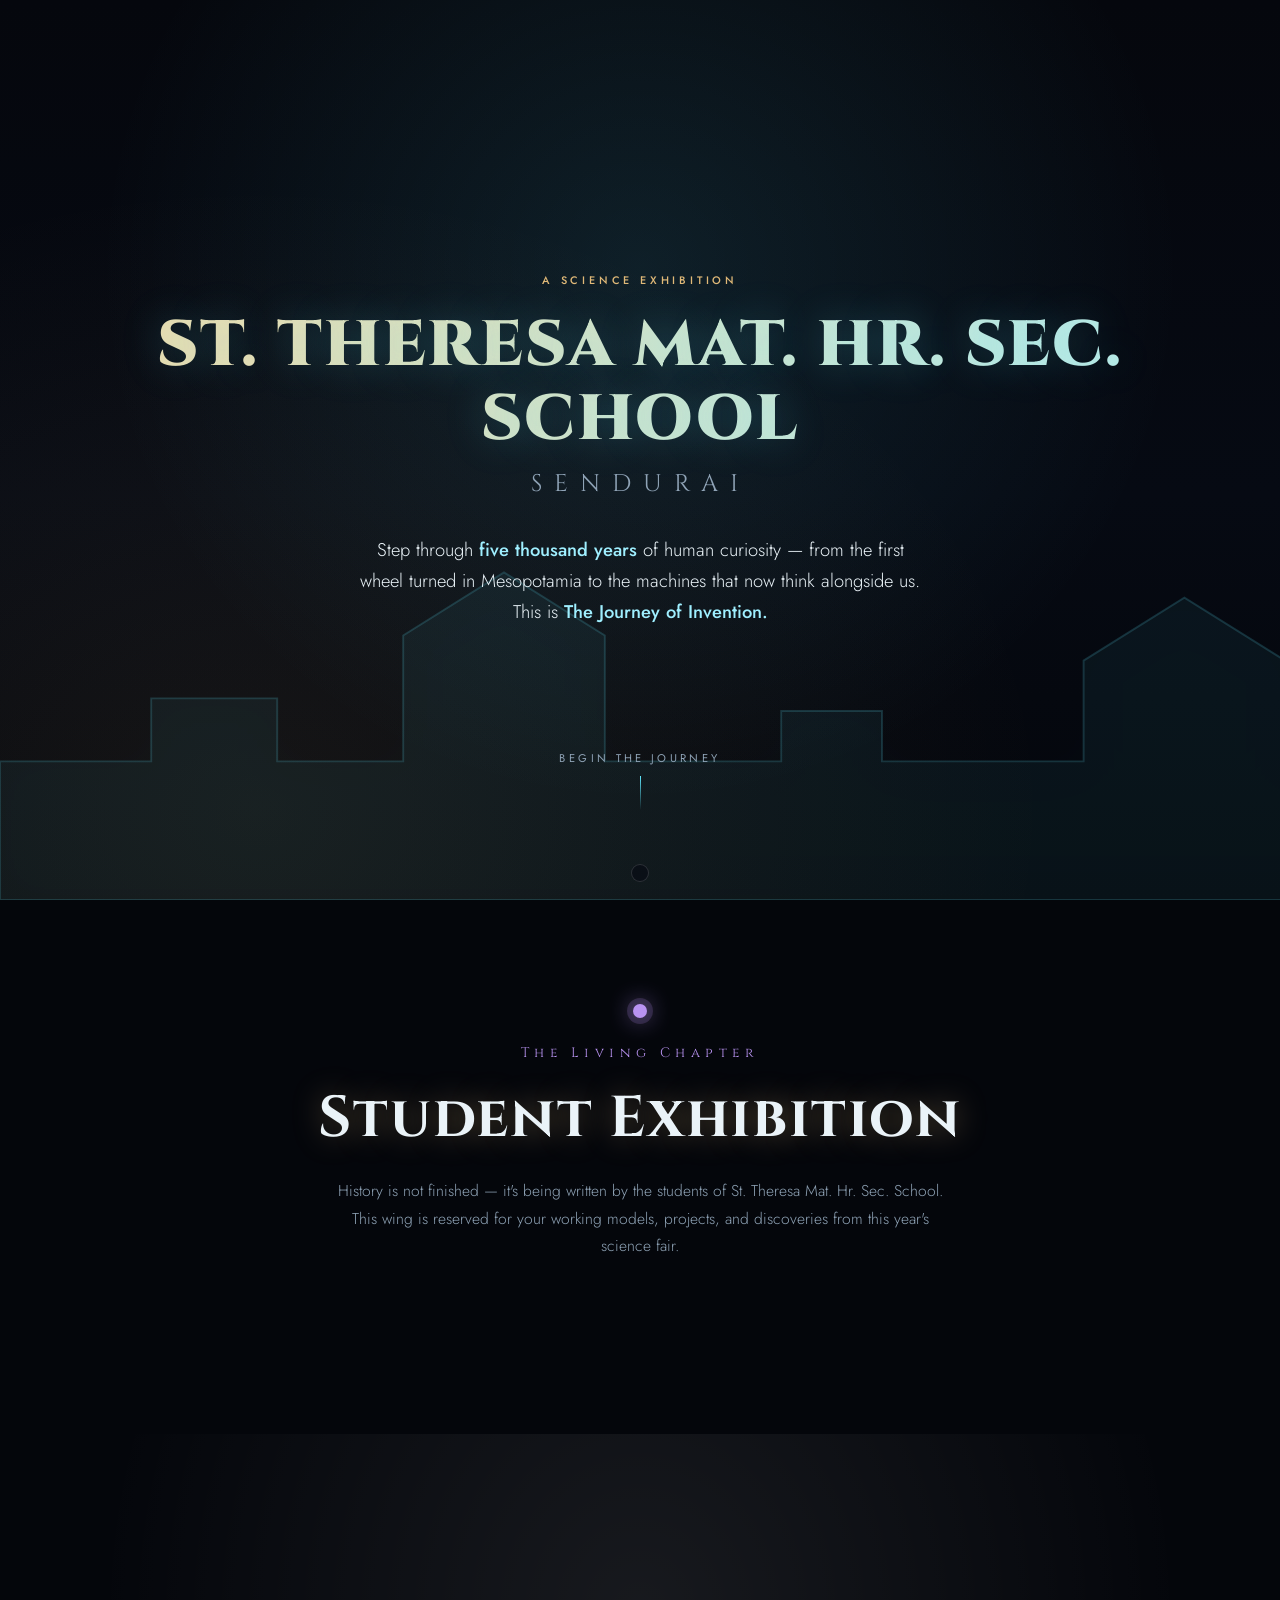
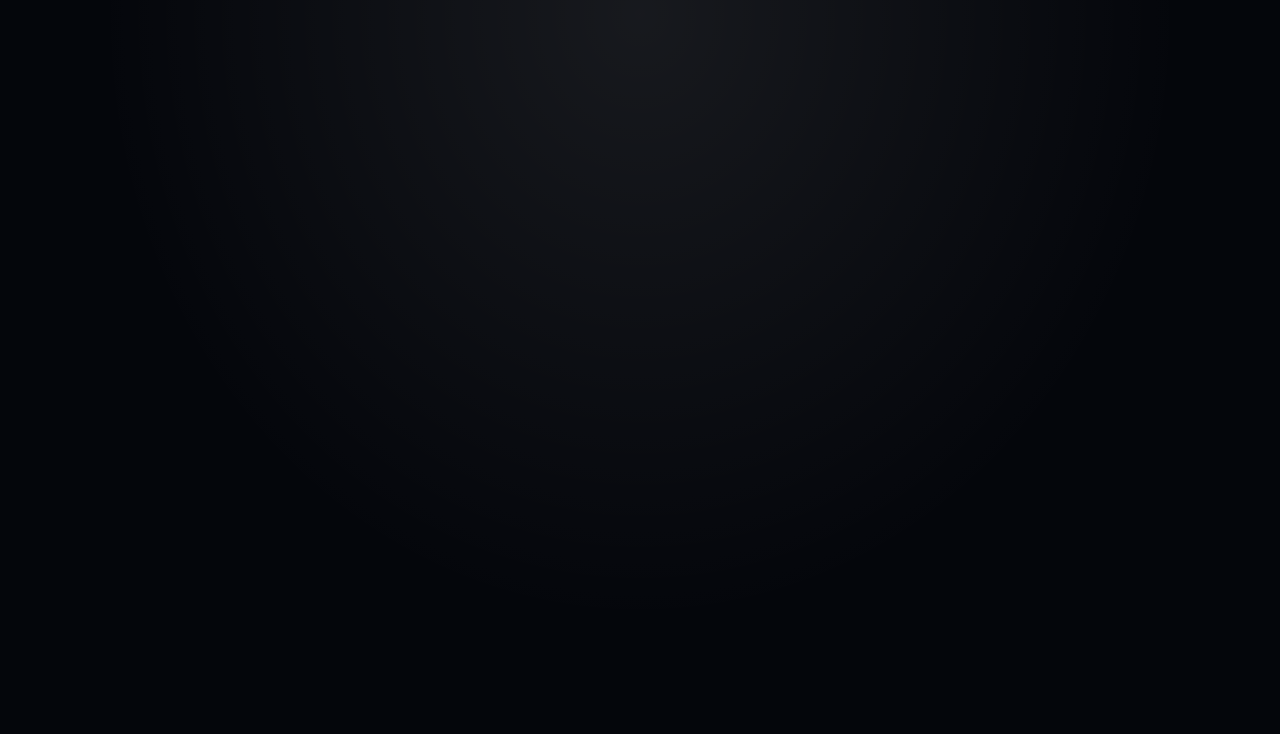
==== index.html @ bb66dd12 "Rename journey-of-invention.html to index.html" ====
<!DOCTYPE html>
<html lang="en">
<head>
<meta charset="UTF-8">
<meta name="viewport" content="width=device-width, initial-scale=1.0">
<title>The Journey of Invention — St. Theresa Mat. Hr. Sec. School, Sendurai</title>
<link rel="preconnect" href="https://fonts.googleapis.com">
<link href="https://fonts.googleapis.com/css2?family=Cinzel:wght@400;600;700;900&family=Cinzel+Decorative:wght@700;900&family=Jost:wght@300;400;500;600;700&display=swap" rel="stylesheet">
<style>
  :root{
    --bg:#04060b;
    --bg2:#070c17;
    --cyan:#5fe9ff;
    --cyan-soft:#9fefff;
    --cyan-dim:#1c6b7d;
    --gold:#e0b978;
    --gold-soft:#f3d9a4;
    --ink:#eaf3f8;
    --muted:#8fa3b6;
    --glass:rgba(255,255,255,0.055);
    --glass-border:rgba(255,255,255,0.14);
    --accent:var(--gold);
  }
  *{box-sizing:border-box; margin:0; padding:0;}
  html{scroll-behavior:smooth;}
  body{
    background:var(--bg);
    color:var(--ink);
    font-family:'Jost',sans-serif;
    overflow-x:hidden;
    -webkit-font-smoothing:antialiased;
  }
  ::selection{background:var(--cyan); color:#04060b;}

  h1,h2,h3,.display{font-family:'Cinzel',serif; letter-spacing:.03em;}
  .eyebrow{
    font-family:'Jost',sans-serif; text-transform:uppercase; letter-spacing:.35em;
    font-size:.68rem; color:var(--accent); font-weight:500;
  }

  /* ---------- canvas backdrop ---------- */
  #starfield{position:fixed; inset:0; z-index:0; opacity:.75; pointer-events:none;}

  /* ---------- scroll progress ---------- */
  #progress{
    position:fixed; top:0; left:0; height:3px; width:0%;
    background:linear-gradient(90deg,var(--cyan),var(--gold));
    z-index:500; box-shadow:0 0 12px var(--cyan);
    transition:width .1s linear;
  }

  /* ---------- nav ---------- */
  nav#eraNav{
    position:fixed; bottom:18px; left:50%; transform:translateX(-50%);
    z-index:400; display:flex; gap:6px; padding:8px;
    background:rgba(8,12,20,.65); border:1px solid var(--glass-border);
    border-radius:40px; backdrop-filter:blur(16px);
    max-width:92vw; overflow-x:auto; scrollbar-width:none;
  }
  nav#eraNav::-webkit-scrollbar{display:none;}
  nav#eraNav button{
    white-space:nowrap; background:transparent; border:none; color:var(--muted);
    font-family:'Jost',sans-serif; font-size:.72rem; letter-spacing:.12em; text-transform:uppercase;
    padding:9px 15px; border-radius:30px; cursor:pointer; transition:all .35s ease;
  }
  nav#eraNav button.active{
    background:linear-gradient(120deg, rgba(95,233,255,.18), rgba(224,185,120,.18));
    color:var(--ink); box-shadow:0 0 18px rgba(95,233,255,.25) inset;
  }
  nav#eraNav button:hover{color:var(--cyan-soft);}

  section{position:relative; z-index:2; width:100%;}

  /* ---------- HERO ---------- */
  #hero{
    height:100svh; display:flex; flex-direction:column; align-items:center; justify-content:center;
    text-align:center; position:relative; overflow:hidden;
  }
  #hero::before{
    content:""; position:absolute; inset:0;
    background:
      radial-gradient(ellipse at 50% 30%, rgba(95,233,255,.10), transparent 60%),
      radial-gradient(ellipse at 20% 90%, rgba(224,185,120,.08), transparent 55%),
      linear-gradient(180deg, #05070d 0%, #060a13 55%, #04060b 100%);
    z-index:-1;
  }
  .school-silhouette{
    position:absolute; bottom:0; left:0; right:0; height:42vh; z-index:-1; opacity:.5;
    filter:drop-shadow(0 0 25px rgba(95,233,255,.15));
  }
  .hero-eyebrow{margin-bottom:22px; opacity:0; animation:fadeUp 1.2s ease .3s forwards;}
  .school-title{
    font-size:clamp(1.9rem, 6vw, 4rem); font-weight:900; line-height:1.15;
    background:linear-gradient(120deg, var(--gold-soft), var(--cyan-soft) 55%, var(--gold-soft));
    background-size:220% auto;
    -webkit-background-clip:text; background-clip:text; color:transparent;
    text-shadow:0 0 40px rgba(95,233,255,.25);
    animation:shine 7s linear infinite, fadeUp 1.4s ease .5s both;
  }
  .school-sub{
    font-family:'Cinzel',serif; font-size:clamp(1rem,2.6vw,1.5rem); letter-spacing:.5em;
    color:var(--muted); margin-top:10px; opacity:0; animation:fadeUp 1.4s ease .8s forwards;
  }
  .hero-tagline{
    margin-top:34px; font-size:clamp(.95rem,1.6vw,1.15rem); color:var(--ink); opacity:0;
    max-width:560px; line-height:1.7; font-weight:300;
    animation:fadeUp 1.4s ease 1.15s forwards;
  }
  .hero-tagline b{color:var(--cyan-soft); font-weight:500;}
  .scroll-cue{
    position:absolute; bottom:90px; display:flex; flex-direction:column; align-items:center; gap:10px;
    opacity:0; animation:fadeUp 1s ease 1.7s forwards, bob 2.4s ease-in-out 2.7s infinite;
    color:var(--muted); font-size:.7rem; letter-spacing:.3em; text-transform:uppercase;
  }
  .scroll-cue .line{width:1px; height:34px; background:linear-gradient(var(--cyan),transparent);}

  @keyframes fadeUp{from{opacity:0; transform:translateY(26px);} to{opacity:1; transform:translateY(0);}}
  @keyframes shine{to{background-position:220% center;}}
  @keyframes bob{0%,100%{transform:translateY(0);}50%{transform:translateY(10px);}}

  /* ---------- timeline spine ---------- */
  .spine-wrap{position:fixed; left:50%; top:0; bottom:0; width:2px; z-index:1; transform:translateX(-50%); pointer-events:none;}
  .spine-wrap::before{
    content:""; position:absolute; inset:0; background:linear-gradient(180deg, transparent, rgba(95,233,255,.16) 8%, rgba(95,233,255,.16) 92%, transparent);
  }
  @media (max-width:820px){.spine-wrap{display:none;}}

  /* ---------- era intro banner ---------- */
  .era-banner{
    min-height:46vh; display:flex; flex-direction:column; align-items:center; justify-content:center;
    text-align:center; padding:90px 24px 40px; position:relative;
  }
  .era-period{
    font-family:'Cinzel',serif; font-size:.85rem; letter-spacing:.4em; color:var(--accent); margin-bottom:18px;
  }
  .era-title{
    font-size:clamp(2.1rem,5.4vw,3.6rem); font-weight:700;
    color:var(--ink); text-shadow:0 0 30px color-mix(in srgb, var(--accent) 40%, transparent);
  }
  .era-desc{max-width:620px; margin:20px auto 0; color:var(--muted); font-weight:300; line-height:1.75; font-size:.98rem;}
  .era-node{
    width:14px; height:14px; border-radius:50%; margin:0 auto 26px; background:var(--accent);
    box-shadow:0 0 0 6px color-mix(in srgb, var(--accent) 18%, transparent), 0 0 24px var(--accent);
  }

  /* ---------- invention grid ---------- */
  .grid{
    display:grid; grid-template-columns:repeat(auto-fit, minmax(250px,1fr)); gap:22px;
    max-width:1200px; margin:0 auto; padding:10px 24px 110px;
  }
  .card{
    background:var(--glass); border:1px solid var(--glass-border); border-radius:18px; padding:28px 24px;
    backdrop-filter:blur(14px); cursor:pointer; text-align:left; position:relative; overflow:hidden;
    transform:translateY(24px) rotateX(4deg); opacity:0; transition:transform .5s cubic-bezier(.2,.8,.2,1), box-shadow .4s, border-color .4s, opacity .5s;
  }
  .card.in-view{opacity:1; transform:translateY(0) rotateX(0);}
  .card:hover{
    transform:translateY(-6px) scale(1.015);
    border-color:color-mix(in srgb, var(--accent) 55%, var(--glass-border));
    box-shadow:0 18px 40px -14px rgba(0,0,0,.6), 0 0 30px -6px color-mix(in srgb, var(--accent) 45%, transparent);
  }
  .card::after{
    content:""; position:absolute; inset:0; opacity:0; transition:opacity .4s;
    background:radial-gradient(circle at 30% 0%, color-mix(in srgb, var(--accent) 16%, transparent), transparent 60%);
  }
  .card:hover::after{opacity:1;}
  .card-icon{font-size:2rem; display:block; margin-bottom:16px; filter:drop-shadow(0 0 10px color-mix(in srgb, var(--accent) 60%, transparent));}

  .icon-badge{
    position:relative; width:64px; height:64px; margin-bottom:18px;
    display:flex; align-items:center; justify-content:center;
  }
  .icon-badge-ring{
    position:absolute; inset:0; border-radius:50%;
    background:conic-gradient(from 0deg, color-mix(in srgb, var(--accent) 70%, transparent), transparent 30%, color-mix(in srgb, var(--cyan) 55%, transparent) 60%, transparent 85%);
    animation:spin 7s linear infinite;
    -webkit-mask:radial-gradient(circle, transparent 60%, black 62%);
            mask:radial-gradient(circle, transparent 60%, black 62%);
  }
  .icon-badge-core{
    position:absolute; inset:6px; border-radius:50%;
    background:radial-gradient(circle at 35% 30%, rgba(255,255,255,.14), rgba(255,255,255,.02) 60%), var(--glass);
    border:1px solid var(--glass-border);
    box-shadow:0 0 22px -4px color-mix(in srgb, var(--accent) 55%, transparent) inset, 0 4px 14px -6px rgba(0,0,0,.6);
  }
  .icon-badge-glyph{position:relative; font-size:1.7rem; filter:drop-shadow(0 0 8px color-mix(in srgb, var(--accent) 65%, transparent));}
  .icon-badge img{position:relative; width:60%; height:60%; object-fit:contain; filter:drop-shadow(0 0 8px color-mix(in srgb, var(--accent) 65%, transparent));}
  @keyframes spin{to{transform:rotate(360deg);}}
  .card:hover .icon-badge-ring{animation-duration:2.4s;}

  #modalIcon.icon-badge{width:84px; height:84px; margin-bottom:16px;}
  #modalIcon.icon-badge .icon-badge-glyph{font-size:2.2rem;}
  .card h3{font-size:1.18rem; font-weight:600; margin-bottom:6px; color:var(--ink);}
  .card .card-tag{font-size:.72rem; letter-spacing:.15em; text-transform:uppercase; color:var(--accent); font-family:'Jost'; font-weight:600;}
  .card .card-hint{margin-top:14px; font-size:.82rem; color:var(--muted); font-weight:300;}
  .card .expand{
    margin-top:16px; font-size:.72rem; letter-spacing:.15em; text-transform:uppercase; color:var(--cyan-soft);
    display:flex; align-items:center; gap:6px;
  }

  /* ---------- modal ---------- */
  #modalOverlay{
    position:fixed; inset:0; z-index:600; display:none; align-items:center; justify-content:center;
    background:rgba(2,4,8,.72); backdrop-filter:blur(6px); padding:24px;
  }
  #modalOverlay.show{display:flex;}
  #modalCard{
    max-width:560px; width:100%; max-height:86vh; overflow-y:auto;
    background:linear-gradient(160deg, rgba(255,255,255,.08), rgba(255,255,255,.03));
    border:1px solid var(--glass-border); border-radius:22px; padding:36px 32px;
    backdrop-filter:blur(22px); position:relative; transform:scale(.92); opacity:0; transition:all .35s cubic-bezier(.2,.8,.2,1);
  }
  #modalOverlay.show #modalCard{transform:scale(1); opacity:1;}
  #modalClose{
    position:absolute; top:18px; right:18px; background:none; border:none; color:var(--muted);
    font-size:1.3rem; cursor:pointer; line-height:1;
  }
  #modalClose:hover{color:var(--ink);}
  #modalIcon{font-size:2.6rem; margin-bottom:14px; display:block;}
  #modalTitle{font-size:1.55rem; margin-bottom:4px;}
  #modalMeta{font-size:.78rem; letter-spacing:.15em; text-transform:uppercase; color:var(--accent); margin-bottom:20px; font-weight:600;}
  .modal-row{margin-bottom:16px;}
  .modal-row .label{font-size:.68rem; letter-spacing:.2em; text-transform:uppercase; color:var(--cyan-soft); margin-bottom:5px; font-weight:600;}
  .modal-row .val{font-size:.94rem; color:var(--ink); line-height:1.65; font-weight:300;}

  /* ---------- indian section flourish ---------- */
  #indian .era-period{color:#f2b544;}
  #indian .era-node{background:#f2b544; box-shadow:0 0 0 6px rgba(242,181,68,.18), 0 0 24px #f2b544;}

  /* ---------- exhibition ---------- */
  .exhibit-card{
    background:var(--glass); border:1px dashed var(--glass-border); border-radius:18px; padding:36px 26px;
    text-align:center; opacity:0; transform:translateY(20px); transition:all .5s;
  }
  .exhibit-card.in-view{opacity:1; transform:translateY(0);}
  .exhibit-card .plus{font-size:2rem; color:var(--cyan-soft); margin-bottom:10px;}
  .exhibit-card h4{font-weight:500; font-size:1rem; color:var(--ink); margin-bottom:6px;}
  .exhibit-card p{font-size:.82rem; color:var(--muted); font-weight:300;}

  /* ---------- credits (white glassmorphism) ---------- */
  #credits{
    min-height:100svh; display:flex; align-items:center; justify-content:center; text-align:center;
    padding:80px 24px; position:relative;
  }
  #credits::before{
    content:""; position:absolute; inset:0; z-index:-1;
    background:radial-gradient(ellipse at 50% 20%, rgba(255,255,255,.08), transparent 60%), var(--bg);
  }
  .credits-panel{
    max-width:640px; width:100%; padding:56px 40px;
    background:rgba(255,255,255,.10);
    border:1px solid rgba(255,255,255,.35);
    border-radius:28px; backdrop-filter:blur(22px);
    box-shadow:0 30px 70px -30px rgba(0,0,0,.6), 0 0 0 1px rgba(255,255,255,.05) inset;
  }
  .credits-panel .quote{
    font-family:'Cinzel',serif; font-style:italic; font-size:clamp(1.1rem,2.4vw,1.5rem);
    line-height:1.6; color:#fdfdfd; margin-bottom:30px;
  }
  .credits-school{font-size:clamp(1.3rem,3vw,1.9rem); font-weight:700; color:#fff; letter-spacing:.04em;}
  .credits-loc{letter-spacing:.5em; color:rgba(255,255,255,.7); font-size:.8rem; margin-top:8px; font-family:'Cinzel';}
  .credits-div{width:60px; height:1px; background:rgba(255,255,255,.35); margin:28px auto;}
  .credits-made{font-size:.78rem; color:rgba(255,255,255,.55); letter-spacing:.1em;}
  .credits-made b{color:rgba(255,255,255,.85); font-weight:500;}

  @media (max-width:600px){
    .grid{padding:10px 16px 100px;}
    .card{padding:22px 18px;}
    #modalCard{padding:28px 22px;}
  }

  .reveal{opacity:0; transform:translateY(24px); transition:all .7s cubic-bezier(.2,.8,.2,1);}
  .reveal.in-view{opacity:1; transform:translateY(0);}
</style>
</head>
<body>

<canvas id="starfield"></canvas>
<div id="progress"></div>
<div class="spine-wrap"></div>

<nav id="eraNav"></nav>

<!-- HERO -->
<section id="hero">
  <svg class="school-silhouette" viewBox="0 0 1200 300" preserveAspectRatio="none">
    <path d="M0,300 L0,190 L120,190 L120,140 L220,140 L220,190 L320,190 L320,90 L400,40 L480,90 L480,190 L620,190 L620,150 L700,150 L700,190 L860,190 L860,110 L940,60 L1020,110 L1020,190 L1200,190 L1200,300 Z"
      fill="#5fe9ff" opacity="0.10"/>
    <path d="M0,300 L0,190 L120,190 L120,140 L220,140 L220,190 L320,190 L320,90 L400,40 L480,90 L480,190 L620,190 L620,150 L700,150 L700,190 L860,190 L860,110 L940,60 L1020,110 L1020,190 L1200,190 L1200,300 Z"
      fill="none" stroke="#5fe9ff" stroke-width="1.5" opacity="0.35"/>
  </svg>
  <div class="hero-eyebrow eyebrow">A Science Exhibition</div>
  <h1 class="school-title">ST. THERESA MAT. HR. SEC. SCHOOL</h1>
  <div class="school-sub">SENDURAI</div>
  <p class="hero-tagline">Step through <b>five thousand years</b> of human curiosity — from the first wheel turned in Mesopotamia to the machines that now think alongside us. This is <b>The Journey of Invention.</b></p>
  <div class="scroll-cue"><span>Begin the Journey</span><span class="line"></span></div>
</section>

<!-- ERA SECTIONS RENDER HERE -->
<main id="eraContainer"></main>

<!-- EXHIBITION -->
<section id="exhibition" data-nav="Student Exhibition" data-accent="#b993f2">
  <div class="era-banner">
    <div class="era-node" style="background:#b993f2; box-shadow:0 0 0 6px rgba(185,147,242,.18),0 0 24px #b993f2;"></div>
    <div class="era-period" style="color:#b993f2;">The Living Chapter</div>
    <h2 class="era-title">Student Exhibition</h2>
    <p class="era-desc">History is not finished — it's being written by the students of St. Theresa Mat. Hr. Sec. School. This wing is reserved for your working models, projects, and discoveries from this year's science fair.</p>
  </div>
  <div class="grid" id="exhibitGrid"></div>
</section>

<!-- CREDITS -->
<section id="credits" data-nav="Credits" data-accent="#ffffff">
  <div class="credits-panel reveal">
    <p class="quote">"From the first spark of curiosity<br>to the inventions that changed the world."</p>
    <div class="credits-school">ST. THERESA MAT. HR. SEC. SCHOOL</div>
    <div class="credits-loc">SENDURAI</div>
    <div class="credits-div"></div>
    <div class="credits-made">Website concept &amp; design by <b>Mystery_1431</b></div>
  </div>
</section>

<!-- MODAL -->
<div id="modalOverlay">
  <div id="modalCard">
    <button id="modalClose" aria-label="Close">✕</button>
    <div id="modalIcon" class="icon-badge">
      <span class="icon-badge-ring"></span>
      <span class="icon-badge-core"></span>
      <span class="icon-badge-glyph" id="modalGlyph"></span>
      <img id="modalImg" style="display:none;">
    </div>
    <h3 id="modalTitle"></h3>
    <div id="modalMeta"></div>
    <div class="modal-row"><div class="label">Inventor / Origin</div><div class="val" id="modalOrigin"></div></div>
    <div class="modal-row"><div class="label">Period</div><div class="val" id="modalPeriod"></div></div>
    <div class="modal-row"><div class="label">How It Worked</div><div class="val" id="modalHow"></div></div>
    <div class="modal-row"><div class="label">Why It Mattered</div><div class="val" id="modalWhy"></div></div>
    <div class="modal-row"><div class="label">Modern Equivalent</div><div class="val" id="modalModern"></div></div>
  </div>
</div>

<script>
/* ============ DATA ============ */
const ERAS = [
  {
    id:'ancient', nav:'Ancient', accent:'#c68a4a',
    period:'c. 3500 BCE – 500 CE', title:'Ancient Inventions',
    desc:'In the river valleys of Sumer, Egypt, and the Indus, humanity took its first deliberate steps from survival to invention.',
    items:[
      {icon:'🔥', name:'Control of Fire', origin:'Early Homo species, East Africa', period:'c. 1,000,000 BCE', how:'Sustained, controlled flame was kept burning and later struck on demand using friction or sparks.', why:'Provided warmth, protection, and cooked food — freeing early humans to settle, socialise, and grow larger brains.', modern:'Combustion engines, power stations, and every kitchen stove.'},
      {icon:'🌾', name:'Agriculture & Irrigation', origin:'Fertile Crescent, Mesopotamia', period:'c. 10,000 BCE', how:'Wild grains were deliberately planted, watered through dug channels, and harvested on a cycle.', why:'Ended nomadic life and allowed permanent settlements, food surpluses, and the first cities.', modern:'Modern irrigation systems and industrial farming.'},
      {icon:'🛞', name:'The Wheel', origin:'Sumerians, Mesopotamia', period:'c. 3500 BCE', how:'A rotating disc mounted on an axle reduces friction, letting heavy loads move with far less effort.', why:'Transformed transport, trade, pottery, and later machinery — arguably the single most consequential mechanical idea in history.', modern:'Car, train and aircraft wheels; gears and turbines.'},
      {icon:'📜', name:'Papyrus & Writing', origin:'Ancient Egypt', period:'c. 3000 BCE', how:'Reed pith was sliced, layered in crosswise strips, pressed and dried into a smooth writing surface.', why:'Made permanent record-keeping possible — law, trade, literature and history could finally be preserved.', modern:'Paper and digital documents.'},
      {icon:'🔶', name:'Bronze Metallurgy', origin:'Mesopotamia / Indus Valley', period:'c. 3300 BCE', how:'Copper and tin were melted and combined to form a harder, more durable alloy.', why:'Gave rise to stronger tools and weapons, naming an entire era: the Bronze Age.', modern:'Modern metal alloys and casting industries.'},
      {icon:'🧮', name:'The Abacus', origin:'Mesopotamia / China', period:'c. 2700 BCE', how:'Beads sliding on rods represent place-value digits, allowing rapid manual arithmetic.', why:'The first true calculating device — it powered trade, taxation and early engineering.', modern:'Calculators and computers.'},
      {icon:'🏛️', name:'Roman Aqueducts', origin:'Roman Republic', period:'c. 312 BCE', how:'Gravity-fed stone channels, carried on arches, moved water across valleys to cities.', why:'Enabled dense urban life, public baths, and sanitation on an unprecedented scale.', modern:'Municipal water-supply systems.'},
      {icon:'🏗️', name:'Roman Concrete', origin:'Roman Empire', period:'c. 200 BCE', how:'Volcanic ash mixed with lime and water hardened into a durable, mouldable building material.', why:'Allowed domes, arches and roads that still stand two thousand years later.', modern:'Reinforced concrete used in nearly all modern construction.'},
      {icon:'⏳', name:'Sundial & Water Clock', origin:'Egypt & Babylon', period:'c. 1500 BCE', how:'A shadow\\'s position, or the steady drip of water, marked the passage of hours.', why:'The first systematic way to measure time, essential for agriculture, religion and astronomy.', modern:'Mechanical and atomic clocks.'},
      {icon:'⚔️', name:'Iron Smelting', origin:'Anatolia (Hittites)', period:'c. 1200 BCE', how:'Ore heated with charcoal in a furnace released molten iron, which was then hammered into shape.', why:'Iron tools and weapons were stronger and cheaper than bronze, ushering in the Iron Age.', modern:'Modern steel manufacturing.'},
    ]
  },
  {
    id:'medieval', nav:'Medieval', accent:'#e0b978',
    period:'c. 500 – 1500 CE', title:'Medieval Inventions',
    desc:'Across China, the Islamic world and Europe, quiet workshops produced tools that would soon connect the globe.',
    items:[
      {icon:'🧭', name:'Magnetic Compass', origin:'Song Dynasty, China', period:'11th century', how:'A magnetised needle aligns itself with Earth\\'s magnetic field, always pointing north–south.', why:'Freed sailors from relying on stars and coastlines, opening the seas to real navigation.', modern:'Digital compass, GPS heading sensors.'},
      {icon:'🕰️', name:'Mechanical Clock', origin:'Medieval Europe', period:'13th century', how:'A falling weight drives a gear train, regulated by an escapement that ticks in even beats.', why:'Standardised timekeeping for the first time — daily life, trade and later science could be synchronised.', modern:'Quartz and atomic clocks.'},
      {icon:'🔭', name:'Astrolabe', origin:'Islamic Golden Age', period:'8th–10th century', how:'A rotating brass disc maps star positions, letting a user measure the altitude of the sun or stars.', why:'A single instrument for astronomy, navigation and timekeeping — vital to scholars and sailors alike.', modern:'Sextant, GPS.'},
      {icon:'🖨️', name:'Printing Press', origin:'Johannes Gutenberg, Germany', period:'c. 1440', how:'Reusable metal letters were arranged, inked, and mechanically pressed onto paper.', why:'Made books affordable and fast to produce, fuelling mass literacy and the spread of ideas.', modern:'Digital publishing and printing.'},
      {icon:'🌾', name:'Heavy Plough', origin:'Northern Europe', period:'c. 600 CE', how:'An iron blade and wheeled frame could cut and turn thick, wet clay soils that older ploughs could not.', why:'Boosted agricultural yields dramatically, supporting population growth across Europe.', modern:'Modern tractors and farm machinery.'},
      {icon:'🏹', name:'Crossbow', origin:'China, refined in medieval Europe', period:'4th century BCE – medieval era', how:'A mechanical trigger releases a tensioned bowstring, firing a bolt with great force.', why:'Required far less training than a longbow, changing the shape of warfare and siege tactics.', modern:'Precision-engineered firearms.'},
      {icon:'⛵', name:'Navigation & Sailing Tech', origin:'Iberian shipbuilders', period:'14th–15th century', how:'Triangular lateen sails and a sternpost rudder let ships sail closer to the wind and steer precisely.', why:'Made long ocean voyages possible, launching the Age of Exploration.', modern:'Modern shipping and sailing vessels.'},
      {icon:'👓', name:'Eyeglasses', origin:'Northern Italy', period:'c. 1286', how:'Ground convex glass lenses bend light to correct long-sightedness.', why:'Extended the working, reading and scholarly life of anyone with failing eyesight.', modern:'Corrective lenses and modern optics.'},
      {icon:'💥', name:'Gunpowder', origin:'Tang/Song Dynasty, China', period:'9th century', how:'A mixture of saltpetre, sulphur and charcoal ignites rapidly, releasing expanding gas with explosive force.', why:'Reshaped warfare, mining and engineering worldwide within a few centuries.', modern:'Firearms, explosives, and rocket propellant.'},
      {icon:'🌬️', name:'Windmill', origin:'Persia, spread to Medieval Europe', period:'9th–12th century', how:'Sails catch moving air, turning a shaft connected to millstones or pumps.', why:'Provided renewable mechanical power for grinding grain and draining land.', modern:'Modern wind turbines generating electricity.'},
    ]
  },
  {
    id:'renaissance', nav:'Renaissance', accent:'#e08a6a',
    period:'c. 1400 – 1700 CE', title:'The Renaissance',
    desc:'Curiosity became method. Lenses, dissections and careful observation gave birth to modern science itself.',
    items:[
      {icon:'🔭', name:'Telescope', origin:'Galileo Galilei (Italy)', period:'1609', how:'A combination of curved lenses magnifies distant light, bringing far objects into focus.', why:'Proved the heliocentric model correct and opened the era of observational astronomy.', modern:'Space telescopes such as Hubble and JWST.'},
      {icon:'🔬', name:'Compound Microscope', origin:'Zacharias Janssen, Netherlands', period:'c. 1590', how:'Two lenses working together magnify objects far beyond what a single lens can achieve.', why:'Revealed a hidden world of cells and microorganisms, founding modern biology.', modern:'Electron microscopes.'},
      {icon:'🌡️', name:'Thermometer', origin:'Galileo Galilei & Santorio Santorio', period:'1593–1612', how:'Liquid expands predictably with heat inside a sealed tube, giving a measurable reading.', why:'Allowed temperature to be measured, not just felt — essential for science and medicine.', modern:'Digital and infrared thermometers.'},
      {icon:'🫀', name:'Anatomical Illustration', origin:'Andreas Vesalius, Flanders', period:'1543', how:'Careful, direct dissection replaced centuries of copied and often incorrect anatomical texts.', why:'Corrected fundamental errors in medical knowledge and modernised the study of the human body.', modern:'Modern anatomy and surgical training.'},
      {icon:'❤️', name:'Circulatory System', origin:'William Harvey, England', period:'1628', how:'Careful experiments showed blood is pumped by the heart in one continuous, closed loop.', why:'Became the foundation of modern physiology and cardiology.', modern:'Cardiac medicine and surgery.'},
      {icon:'🕊️', name:'Flying Machine Concepts', origin:'Leonardo da Vinci, Italy', period:'c. 1485', how:'Detailed sketches of ornithopters were based on close study of how birds\\' wings generate lift.', why:'Though never built, they inspired centuries of serious thought about mechanical flight.', modern:'Modern aircraft and helicopters.'},
      {icon:'⏱️', name:'Pendulum Clock', origin:'Christiaan Huygens, Netherlands', period:'1656', how:'A swinging pendulum keeps a near-constant beat, regulating a gear train far more accurately than before.', why:'Made timekeeping precise enough for navigation and modern science.', modern:'Precision quartz and atomic clocks.'},
      {icon:'📐', name:'Laws of Motion & Calculus', origin:'Isaac Newton, England', period:'1687', how:'Mathematical laws described exactly how forces cause objects to move and accelerate.', why:'Became the mathematical backbone of physics, engineering, and space travel.', modern:'Every modern engineering calculation, from bridges to rockets.'},
    ]
  },
  {
    id:'industrial', nav:'Industrial', accent:'#e0714a',
    period:'c. 1760 – 1900 CE', title:'The Industrial Revolution',
    desc:'Steam and electricity turned individual inventions into an unstoppable wave of machines.',
    items:[
      {icon:'⚙️', name:'Steam Engine', origin:'James Watt, Scotland', period:'1769', how:'Burning fuel boils water into steam, which expands to drive a piston back and forth.', why:'Powered factories, trains and ships, becoming the true engine of the Industrial Revolution.', modern:'Steam and gas turbines in power plants.'},
      {icon:'🧵', name:'Spinning Jenny', origin:'James Hargreaves, England', period:'1764', how:'A single wheel turned multiple spindles at once, spinning several threads simultaneously.', why:'Mechanised the textile industry and multiplied a single worker\\'s output many times over.', modern:'Automated industrial looms.'},
      {icon:'📡', name:'Telegraph', origin:'Samuel Morse, USA', period:'1837', how:'Coded electrical pulses travel instantly along a wire and are decoded at the other end.', why:'Made instant long-distance communication possible for the first time in history.', modern:'The internet and instant messaging.'},
      {icon:'💡', name:'Light Bulb', origin:'Thomas Edison, USA', period:'1879', how:'Electric current heats a thin filament until it glows brightly inside a vacuum.', why:'Brought safe, affordable, reliable light indoors, reshaping how people lived and worked.', modern:'LED and smart lighting.'},
      {icon:'🚂', name:'Steam Locomotive', origin:'George Stephenson, England', period:'1814', how:'A steam engine mounted on a rail chassis drives wheels along fixed iron tracks.', why:'Transformed trade and travel, shrinking distances and connecting whole nations.', modern:'High-speed electric rail.'},
      {icon:'☎️', name:'Telephone', origin:'Alexander Graham Bell, USA/Scotland', period:'1876', how:'A microphone converts voice into an electrical signal that is transmitted and converted back to sound.', why:'Enabled real-time voice conversation across any distance for the first time.', modern:'Smartphones and video calls.'},
      {icon:'📷', name:'Photography', origin:'Louis Daguerre, France', period:'1839', how:'Light-sensitive chemical plates capture and permanently fix an image projected through a lens.', why:'Let history, people and places be recorded exactly as they looked, for the first time ever.', modern:'Digital cameras and smartphone photography.'},
      {icon:'💉', name:'Vaccination', origin:'Edward Jenner, England', period:'1796', how:'Exposure to a mild, related virus (cowpox) trained the immune system to resist smallpox.', why:'Founded the entire science of immunology and eventually eradicated smallpox worldwide.', modern:'Modern vaccine programs against dozens of diseases.'},
      {icon:'🚗', name:'Internal Combustion Engine', origin:'Nikolaus Otto & Karl Benz, Germany', period:'1876–1885', how:'Fuel is ignited inside a sealed cylinder, and the resulting explosion drives a piston.', why:'Powered the first automobiles and made personal, powered transport possible.', modern:'Modern cars, though increasingly replaced by electric motors.'},
      {icon:'📻', name:'Radio', origin:'Guglielmo Marconi, Italy', period:'1895', how:'Electromagnetic waves carry information through open air without any wires.', why:'Made mass, instant, wireless communication and broadcasting possible for the first time.', modern:'Wi-Fi, mobile networks, and satellite communication.'},
    ]
  },
  {
    id:'modern', nav:'Modern Era', accent:'#5fe9ff',
    period:'c. 1900 CE – Present', title:'The Modern Era',
    desc:'From the first flight to the first search query — invention accelerated into every corner of daily life.',
    items:[
      {icon:'✈️', name:'Airplane', origin:'Wright Brothers, USA', period:'1903', how:'Curved wings generate lift as an engine drives the aircraft forward through the air.', why:'Conquered powered human flight, shrinking the entire planet.', modern:'Commercial jet airliners.'},
      {icon:'🔌', name:'Transistor', origin:'Bell Labs, USA', period:'1947', how:'A semiconductor device switches or amplifies electrical signals with no moving parts.', why:'Replaced bulky vacuum tubes and made all modern electronics possible.', modern:'Microchips inside every device you own.'},
      {icon:'💻', name:'Electronic Computer', origin:'Alan Turing & ENIAC-era engineers', period:'1940s', how:'Electronic circuits process information as binary logic at enormous speed.', why:'Automated computation, transforming science, industry and everyday life.', modern:'Laptops, servers and smartphones.'},
      {icon:'🌐', name:'The Internet', origin:'ARPANET / Tim Berners-Lee', period:'1969 / 1989', how:'Networks of computers exchange data using shared protocols, forming one connected web.', why:'Connected the entire world instantly, reshaping communication, work and knowledge.', modern:'Cloud computing and the modern web.'},
      {icon:'🚀', name:'Space Rocket', origin:'Robert Goddard / global space programs', period:'1926 – 1969', how:'Controlled combustion expels gas at high speed, propelling the craft beyond Earth\\'s gravity.', why:'Opened the era of space exploration and satellite technology.', modern:'Reusable orbital rockets.'},
      {icon:'🦠', name:'Penicillin & Antibiotics', origin:'Alexander Fleming, Scotland', period:'1928', how:'A mould was found to secrete a substance that kills bacteria without harming human cells.', why:'Turned once-fatal infections into treatable conditions, saving hundreds of millions of lives.', modern:'The entire modern antibiotics industry.'},
      {icon:'📺', name:'Television', origin:'John Logie Baird / Philo Farnsworth', period:'1920s', how:'Images are converted into electronic signals, transmitted, and reassembled as moving pictures.', why:'Became the dominant medium for news, entertainment and information for most of the 20th century.', modern:'Streaming platforms and smart TVs.'},
      {icon:'🧬', name:'DNA Double Helix', origin:'James Watson & Francis Crick (with Rosalind Franklin\\'s data)', period:'1953', how:'X-ray images revealed DNA\\'s twisted-ladder structure, showing how genetic information is stored and copied.', why:'Founded modern genetics, unlocking how life itself is encoded.', modern:'Genetic testing, biotechnology, and CRISPR gene editing.'},
      {icon:'📱', name:'Personal Computer & Smartphone', origin:'Global tech industry, USA', period:'1970s – 2007', how:'Powerful microprocessors shrank computing power small enough to fit in a pocket.', why:'Put a device more powerful than early supercomputers into billions of hands.', modern:'The smartphone you likely used to view this page.'},
      {icon:'🛰️', name:'GPS', origin:'U.S. Department of Defense', period:'1978 – 2000 (civilian use)', how:'A network of satellites broadcasts precise time signals, letting a receiver calculate its exact position.', why:'Transformed navigation, logistics, mapping and countless everyday apps.', modern:'Every phone map, ride-share app, and delivery service.'},
      {icon:'🧪', name:'mRNA Vaccine Technology', origin:'Katalin Karikó & Drew Weissman', period:'2020', how:'A synthetic genetic instruction teaches cells to produce a harmless piece of a virus, training immunity.', why:'Enabled the fastest vaccine development in history during the COVID-19 pandemic.', modern:'A new platform now being adapted for cancer and other disease vaccines.'},
      {icon:'🤖', name:'Artificial Intelligence', origin:'Global research community', period:'1950s – present', how:'Algorithms learn patterns from vast amounts of data instead of following only fixed rules.', why:'Is reshaping how we work, learn, communicate, and solve problems, in real time.', modern:'Tools like Claude, and AI systems across medicine, science and industry.'},
    ]
  },
  {
    id:'indian', nav:'Indian Inventors', accent:'#f2b544',
    period:'c. 600 BCE – Present', title:'Indian Inventors & Scientists',
    desc:'A dedicated wing honouring the minds from India whose ideas quietly shaped the modern world.',
    items:[
      {icon:'🔢', name:'Aryabhata', origin:'India', period:'476 – 550 CE', how:'Developed the concept of zero as a placeholder and calculated an early, remarkably accurate value of pi.', why:'Laid the mathematical foundation for algebra, trigonometry and modern astronomy.', modern:'Every digital computing system relies on positional number systems built on this idea.'},
      {icon:'🩺', name:'Sushruta', origin:'India', period:'c. 600 BCE', how:'Documented over 300 surgical procedures and 120+ instruments, including techniques for plastic and cataract surgery.', why:'Earned the title "Father of Surgery," centuries ahead of the rest of the world.', modern:'Reconstructive and cosmetic surgery.'},
      {icon:'⚛️', name:'Kanad', origin:'India', period:'c. 6th century BCE', how:'Proposed that all matter is made of indivisible particles he called "anu."', why:'One of the earliest atomic theories in recorded history, predating Western atomic theory by centuries.', modern:'Atomic and particle physics.'},
      {icon:'📻', name:'Jagadish Chandra Bose', origin:'India', period:'1858 – 1937', how:'Pioneered the generation and detection of microwaves, demonstrating wireless signal transmission.', why:'His work predates and underpins the development of radio technology.', modern:'Radio, wireless and microwave communication.'},
      {icon:'🔬', name:'C. V. Raman', origin:'India', period:'1888 – 1970', how:'Discovered that light changes wavelength when it scatters through a molecule — the "Raman Effect."', why:'Won the 1930 Nobel Prize in Physics, revealing how to study molecular structure using light.', modern:'Laser spectroscopy and material science.'},
      {icon:'☢️', name:'Homi J. Bhabha', origin:'India', period:'1909 – 1966', how:'Founded India\\'s nuclear research institutions and led its early atomic energy program.', why:'Known as the "Father of India\\'s Nuclear Programme."', modern:'Nuclear energy and research reactors.'},
      {icon:'🛰️', name:'A. P. J. Abdul Kalam', origin:'India', period:'1931 – 2015', how:'Led the development of India\\'s missile and satellite launch vehicle technology.', why:'Became known as the "Missile Man of India" and later served as its President.', modern:'ISRO\\'s ongoing satellite and space missions.'},
      {icon:'🧬', name:'Har Gobind Khorana', origin:'India', period:'1922 – 2011', how:'Helped decipher how genetic code translates into proteins within living cells.', why:'Won the 1968 Nobel Prize in Physiology or Medicine.', modern:'Genetic engineering and biotechnology.'},
      {icon:'⚛️', name:'Satyendra Nath Bose', origin:'India', period:'1894 – 1974', how:'Developed a new statistical approach to quantum particles, later refined with Einstein.', why:'Gave rise to the entire class of particles named "bosons" in his honour, including the Higgs boson.', modern:'Quantum computing and particle physics research.'},
      {icon:'🛰️', name:'Vikram Sarabhai', origin:'India', period:'1919 – 1971', how:'Founded India\\'s space research program from the ground up, starting with a small fishing village launch site.', why:'Laid the foundation for what became the Indian Space Research Organisation (ISRO).', modern:'India\\'s ongoing satellite, lunar and interplanetary missions.'},
    ]
  },
];

const EXHIBITS = [
  {title:'Your Working Model', desc:'Add a photo, description, and the science behind your project.'},
  {title:'Team & Mentor', desc:'Credit the students and the teacher who guided this exhibit.'},
  {title:'The Problem You Solved', desc:'What real-world question inspired this project?'},
  {title:'Materials Used', desc:'List the components, tools, or materials in your build.'},
  {title:'What You Learned', desc:'Reflect on the science concepts this project taught you.'},
  {title:'Future Improvements', desc:'How would you take this project further next year?'},
];

/* ============ RENDER ERAS ============ */
const container = document.getElementById('eraContainer');
ERAS.forEach(era=>{
  const section = document.createElement('section');
  section.id = era.id;
  section.dataset.nav = era.nav;
  section.dataset.accent = era.accent;
  section.style.setProperty('--accent', era.accent);
  section.innerHTML = `
    <div class="era-banner">
      <div class="era-node"></div>
      <div class="era-period">${era.period}</div>
      <h2 class="era-title">${era.title}</h2>
      <p class="era-desc">${era.desc}</p>
    </div>
    <div class="grid">
      ${era.items.map((item,i)=>`
        <div class="card" data-era="${era.id}" data-idx="${i}">
          <div class="icon-badge">
            <span class="icon-badge-ring"></span>
            <span class="icon-badge-core"></span>
            ${item.img ? `<img src="${item.img}" alt="${item.name}">` : `<span class="icon-badge-glyph">${item.icon}</span>`}
          </div>
          <span class="card-tag">${era.nav}</span>
          <h3>${item.name}</h3>
          <p class="card-hint">${item.origin} · ${item.period}</p>
          <div class="expand">View Full Story →</div>
        </div>
      `).join('')}
    </div>
  `;
  container.appendChild(section);
});

/* exhibition grid */
const exhibitGrid = document.getElementById('exhibitGrid');
exhibitGrid.innerHTML = EXHIBITS.map(e=>`
  <div class="exhibit-card">
    <div class="plus">+</div>
    <h4>${e.title}</h4>
    <p>${e.desc}</p>
  </div>
`).join('');

/* ============ NAV ============ */
const navEl = document.getElementById('eraNav');
const navSections = [
  {id:'hero', label:'Start'},
  ...ERAS.map(e=>({id:e.id, label:e.nav})),
  {id:'exhibition', label:'Exhibition'},
  {id:'credits', label:'Credits'},
];
navSections.forEach(s=>{
  const btn = document.createElement('button');
  btn.textContent = s.label;
  btn.addEventListener('click', ()=> document.getElementById(s.id).scrollIntoView({behavior:'smooth'}));
  btn.dataset.target = s.id;
  navEl.appendChild(btn);
});

/* ============ SCROLL PROGRESS + ACTIVE NAV ============ */
const progressBar = document.getElementById('progress');
function onScroll(){
  const h = document.documentElement;
  const pct = (h.scrollTop) / (h.scrollHeight - h.clientHeight) * 100;
  progressBar.style.width = pct + '%';
}
window.addEventListener('scroll', onScroll, {passive:true});

const allSections = navSections.map(s=>document.getElementById(s.id));
const navButtons = [...navEl.children];
const sectionObserver = new IntersectionObserver((entries)=>{
  entries.forEach(entry=>{
    if(entry.isIntersecting){
      const idx = allSections.indexOf(entry.target);
      navButtons.forEach(b=>b.classList.remove('active'));
      if(navButtons[idx]) navButtons[idx].classList.add('active');
    }
  });
}, {threshold:0.4});
allSections.forEach(s=> s && sectionObserver.observe(s));

/* ============ REVEAL ON SCROLL ============ */
const revealObserver = new IntersectionObserver((entries)=>{
  entries.forEach((entry,i)=>{
    if(entry.isIntersecting){
      setTimeout(()=> entry.target.classList.add('in-view'), (i%6)*70);
      revealObserver.unobserve(entry.target);
    }
  });
}, {threshold:0.15});
document.querySelectorAll('.card, .exhibit-card, .reveal').forEach(el=> revealObserver.observe(el));

/* ============ MODAL ============ */
const overlay = document.getElementById('modalOverlay');
document.body.addEventListener('click', (e)=>{
  const card = e.target.closest('.card');
  if(!card) return;
  const era = ERAS.find(x=>x.id===card.dataset.era);
  const item = era.items[card.dataset.idx];
  const glyphEl = document.getElementById('modalGlyph');
  const imgEl = document.getElementById('modalImg');
  if(item.img){ imgEl.src = item.img; imgEl.style.display='block'; glyphEl.style.display='none'; }
  else { imgEl.style.display='none'; glyphEl.style.display='block'; glyphEl.textContent = item.icon; }
  document.getElementById('modalTitle').textContent = item.name;
  document.getElementById('modalMeta').textContent = era.nav.toUpperCase();
  document.getElementById('modalOrigin').textContent = item.origin;
  document.getElementById('modalPeriod').textContent = item.period;
  document.getElementById('modalHow').textContent = item.how;
  document.getElementById('modalWhy').textContent = item.why;
  document.getElementById('modalModern').textContent = item.modern;
  document.documentElement.style.setProperty('--accent', era.accent);
  overlay.classList.add('show');
});
document.getElementById('modalClose').addEventListener('click', ()=> overlay.classList.remove('show'));
overlay.addEventListener('click', (e)=>{ if(e.target === overlay) overlay.classList.remove('show'); });
document.addEventListener('keydown', (e)=>{ if(e.key==='Escape') overlay.classList.remove('show'); });

/* ============ STARFIELD / PARTICLE CANVAS ============ */
const canvas = document.getElementById('starfield');
const ctx = canvas.getContext('2d');
let W,H,particles;
function resize(){
  W = canvas.width = window.innerWidth;
  H = canvas.height = window.innerHeight;
}
function initParticles(){
  const count = Math.min(90, Math.floor(window.innerWidth/14));
  particles = Array.from({length:count}, ()=>({
    x: Math.random()*W, y: Math.random()*H,
    r: Math.random()*1.4+0.3,
    vx: (Math.random()-0.5)*0.15, vy: (Math.random()-0.5)*0.15,
    a: Math.random()*0.6+0.2
  }));
}
resize(); initParticles();
window.addEventListener('resize', ()=>{ resize(); initParticles(); });

function tick(){
  ctx.clearRect(0,0,W,H);
  particles.forEach(p=>{
    p.x += p.vx; p.y += p.vy;
    if(p.x<0) p.x=W; if(p.x>W) p.x=0;
    if(p.y<0) p.y=H; if(p.y>H) p.y=0;
    ctx.beginPath();
    ctx.arc(p.x,p.y,p.r,0,Math.PI*2);
    ctx.fillStyle = `rgba(95,233,255,${p.a})`;
    ctx.fill();
  });
  for(let i=0;i<particles.length;i++){
    for(let j=i+1;j<particles.length;j++){
      const dx=particles[i].x-particles[j].x, dy=particles[i].y-particles[j].y;
      const dist = Math.sqrt(dx*dx+dy*dy);
      if(dist<110){
        ctx.beginPath();
        ctx.moveTo(particles[i].x, particles[i].y);
        ctx.lineTo(particles[j].x, particles[j].y);
        ctx.strokeStyle = `rgba(95,233,255,${0.08*(1-dist/110)})`;
        ctx.lineWidth = 1;
        ctx.stroke();
      }
    }
  }
  requestAnimationFrame(tick);
}
tick();

/* respect reduced motion */
if(window.matchMedia('(prefers-reduced-motion: reduce)').matches){
  document.querySelectorAll('*').forEach(el=> el.style.animationDuration='0.01ms');
}
</script>
</body>
</html>
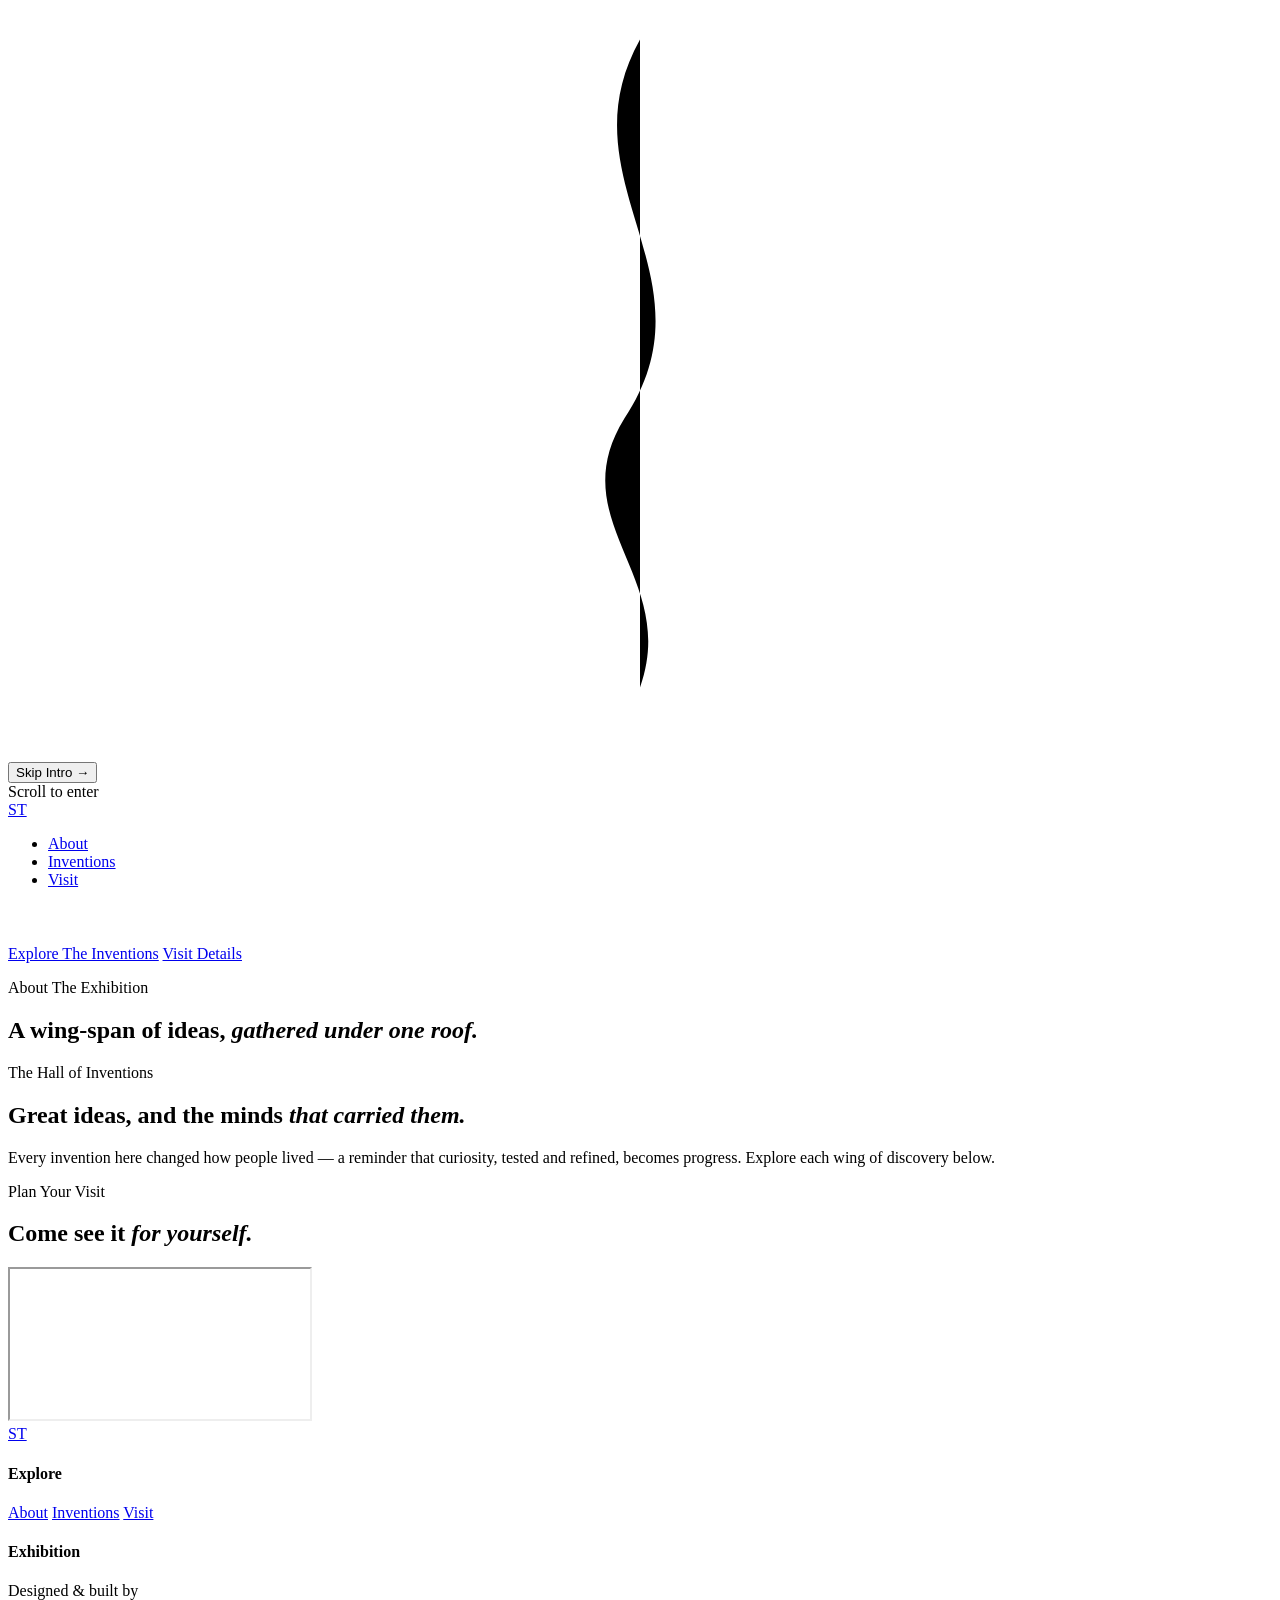
==== commit b76a4b0f: "Add files via upload" ====
--- a/index.html
+++ b/index.html
@@ -2,632 +2,216 @@
 <html lang="en">
 <head>
 <meta charset="UTF-8">
-<meta name="viewport" content="width=device-width, initial-scale=1.0">
-<title>The Journey of Invention — St. Theresa Mat. Hr. Sec. School, Sendurai</title>
-<link rel="preconnect" href="https://fonts.googleapis.com">
-<link href="https://fonts.googleapis.com/css2?family=Cinzel:wght@400;600;700;900&family=Cinzel+Decorative:wght@700;900&family=Jost:wght@300;400;500;600;700&display=swap" rel="stylesheet">
-<style>
-  :root{
-    --bg:#04060b;
-    --bg2:#070c17;
-    --cyan:#5fe9ff;
-    --cyan-soft:#9fefff;
-    --cyan-dim:#1c6b7d;
-    --gold:#e0b978;
-    --gold-soft:#f3d9a4;
-    --ink:#eaf3f8;
-    --muted:#8fa3b6;
-    --glass:rgba(255,255,255,0.055);
-    --glass-border:rgba(255,255,255,0.14);
-    --accent:var(--gold);
-  }
-  *{box-sizing:border-box; margin:0; padding:0;}
-  html{scroll-behavior:smooth;}
-  body{
-    background:var(--bg);
-    color:var(--ink);
-    font-family:'Jost',sans-serif;
-    overflow-x:hidden;
-    -webkit-font-smoothing:antialiased;
-  }
-  ::selection{background:var(--cyan); color:#04060b;}
-
-  h1,h2,h3,.display{font-family:'Cinzel',serif; letter-spacing:.03em;}
-  .eyebrow{
-    font-family:'Jost',sans-serif; text-transform:uppercase; letter-spacing:.35em;
-    font-size:.68rem; color:var(--accent); font-weight:500;
-  }
-
-  /* ---------- canvas backdrop ---------- */
-  #starfield{position:fixed; inset:0; z-index:0; opacity:.75; pointer-events:none;}
-
-  /* ---------- scroll progress ---------- */
-  #progress{
-    position:fixed; top:0; left:0; height:3px; width:0%;
-    background:linear-gradient(90deg,var(--cyan),var(--gold));
-    z-index:500; box-shadow:0 0 12px var(--cyan);
-    transition:width .1s linear;
-  }
-
-  /* ---------- nav ---------- */
-  nav#eraNav{
-    position:fixed; bottom:18px; left:50%; transform:translateX(-50%);
-    z-index:400; display:flex; gap:6px; padding:8px;
-    background:rgba(8,12,20,.65); border:1px solid var(--glass-border);
-    border-radius:40px; backdrop-filter:blur(16px);
-    max-width:92vw; overflow-x:auto; scrollbar-width:none;
-  }
-  nav#eraNav::-webkit-scrollbar{display:none;}
-  nav#eraNav button{
-    white-space:nowrap; background:transparent; border:none; color:var(--muted);
-    font-family:'Jost',sans-serif; font-size:.72rem; letter-spacing:.12em; text-transform:uppercase;
-    padding:9px 15px; border-radius:30px; cursor:pointer; transition:all .35s ease;
-  }
-  nav#eraNav button.active{
-    background:linear-gradient(120deg, rgba(95,233,255,.18), rgba(224,185,120,.18));
-    color:var(--ink); box-shadow:0 0 18px rgba(95,233,255,.25) inset;
-  }
-  nav#eraNav button:hover{color:var(--cyan-soft);}
-
-  section{position:relative; z-index:2; width:100%;}
-
-  /* ---------- HERO ---------- */
-  #hero{
-    height:100svh; display:flex; flex-direction:column; align-items:center; justify-content:center;
-    text-align:center; position:relative; overflow:hidden;
-  }
-  #hero::before{
-    content:""; position:absolute; inset:0;
-    background:
-      radial-gradient(ellipse at 50% 30%, rgba(95,233,255,.10), transparent 60%),
-      radial-gradient(ellipse at 20% 90%, rgba(224,185,120,.08), transparent 55%),
-      linear-gradient(180deg, #05070d 0%, #060a13 55%, #04060b 100%);
-    z-index:-1;
-  }
-  .school-silhouette{
-    position:absolute; bottom:0; left:0; right:0; height:42vh; z-index:-1; opacity:.5;
-    filter:drop-shadow(0 0 25px rgba(95,233,255,.15));
-  }
-  .hero-eyebrow{margin-bottom:22px; opacity:0; animation:fadeUp 1.2s ease .3s forwards;}
-  .school-title{
-    font-size:clamp(1.9rem, 6vw, 4rem); font-weight:900; line-height:1.15;
-    background:linear-gradient(120deg, var(--gold-soft), var(--cyan-soft) 55%, var(--gold-soft));
-    background-size:220% auto;
-    -webkit-background-clip:text; background-clip:text; color:transparent;
-    text-shadow:0 0 40px rgba(95,233,255,.25);
-    animation:shine 7s linear infinite, fadeUp 1.4s ease .5s both;
-  }
-  .school-sub{
-    font-family:'Cinzel',serif; font-size:clamp(1rem,2.6vw,1.5rem); letter-spacing:.5em;
-    color:var(--muted); margin-top:10px; opacity:0; animation:fadeUp 1.4s ease .8s forwards;
-  }
-  .hero-tagline{
-    margin-top:34px; font-size:clamp(.95rem,1.6vw,1.15rem); color:var(--ink); opacity:0;
-    max-width:560px; line-height:1.7; font-weight:300;
-    animation:fadeUp 1.4s ease 1.15s forwards;
-  }
-  .hero-tagline b{color:var(--cyan-soft); font-weight:500;}
-  .scroll-cue{
-    position:absolute; bottom:90px; display:flex; flex-direction:column; align-items:center; gap:10px;
-    opacity:0; animation:fadeUp 1s ease 1.7s forwards, bob 2.4s ease-in-out 2.7s infinite;
-    color:var(--muted); font-size:.7rem; letter-spacing:.3em; text-transform:uppercase;
-  }
-  .scroll-cue .line{width:1px; height:34px; background:linear-gradient(var(--cyan),transparent);}
-
-  @keyframes fadeUp{from{opacity:0; transform:translateY(26px);} to{opacity:1; transform:translateY(0);}}
-  @keyframes shine{to{background-position:220% center;}}
-  @keyframes bob{0%,100%{transform:translateY(0);}50%{transform:translateY(10px);}}
-
-  /* ---------- timeline spine ---------- */
-  .spine-wrap{position:fixed; left:50%; top:0; bottom:0; width:2px; z-index:1; transform:translateX(-50%); pointer-events:none;}
-  .spine-wrap::before{
-    content:""; position:absolute; inset:0; background:linear-gradient(180deg, transparent, rgba(95,233,255,.16) 8%, rgba(95,233,255,.16) 92%, transparent);
-  }
-  @media (max-width:820px){.spine-wrap{display:none;}}
-
-  /* ---------- era intro banner ---------- */
-  .era-banner{
-    min-height:46vh; display:flex; flex-direction:column; align-items:center; justify-content:center;
-    text-align:center; padding:90px 24px 40px; position:relative;
-  }
-  .era-period{
-    font-family:'Cinzel',serif; font-size:.85rem; letter-spacing:.4em; color:var(--accent); margin-bottom:18px;
-  }
-  .era-title{
-    font-size:clamp(2.1rem,5.4vw,3.6rem); font-weight:700;
-    color:var(--ink); text-shadow:0 0 30px color-mix(in srgb, var(--accent) 40%, transparent);
-  }
-  .era-desc{max-width:620px; margin:20px auto 0; color:var(--muted); font-weight:300; line-height:1.75; font-size:.98rem;}
-  .era-node{
-    width:14px; height:14px; border-radius:50%; margin:0 auto 26px; background:var(--accent);
-    box-shadow:0 0 0 6px color-mix(in srgb, var(--accent) 18%, transparent), 0 0 24px var(--accent);
-  }
-
-  /* ---------- invention grid ---------- */
-  .grid{
-    display:grid; grid-template-columns:repeat(auto-fit, minmax(250px,1fr)); gap:22px;
-    max-width:1200px; margin:0 auto; padding:10px 24px 110px;
-  }
-  .card{
-    background:var(--glass); border:1px solid var(--glass-border); border-radius:18px; padding:28px 24px;
-    backdrop-filter:blur(14px); cursor:pointer; text-align:left; position:relative; overflow:hidden;
-    transform:translateY(24px) rotateX(4deg); opacity:0; transition:transform .5s cubic-bezier(.2,.8,.2,1), box-shadow .4s, border-color .4s, opacity .5s;
-  }
-  .card.in-view{opacity:1; transform:translateY(0) rotateX(0);}
-  .card:hover{
-    transform:translateY(-6px) scale(1.015);
-    border-color:color-mix(in srgb, var(--accent) 55%, var(--glass-border));
-    box-shadow:0 18px 40px -14px rgba(0,0,0,.6), 0 0 30px -6px color-mix(in srgb, var(--accent) 45%, transparent);
-  }
-  .card::after{
-    content:""; position:absolute; inset:0; opacity:0; transition:opacity .4s;
-    background:radial-gradient(circle at 30% 0%, color-mix(in srgb, var(--accent) 16%, transparent), transparent 60%);
-  }
-  .card:hover::after{opacity:1;}
-  .card-icon{font-size:2rem; display:block; margin-bottom:16px; filter:drop-shadow(0 0 10px color-mix(in srgb, var(--accent) 60%, transparent));}
-
-  .icon-badge{
-    position:relative; width:64px; height:64px; margin-bottom:18px;
-    display:flex; align-items:center; justify-content:center;
-  }
-  .icon-badge-ring{
-    position:absolute; inset:0; border-radius:50%;
-    background:conic-gradient(from 0deg, color-mix(in srgb, var(--accent) 70%, transparent), transparent 30%, color-mix(in srgb, var(--cyan) 55%, transparent) 60%, transparent 85%);
-    animation:spin 7s linear infinite;
-    -webkit-mask:radial-gradient(circle, transparent 60%, black 62%);
-            mask:radial-gradient(circle, transparent 60%, black 62%);
-  }
-  .icon-badge-core{
-    position:absolute; inset:6px; border-radius:50%;
-    background:radial-gradient(circle at 35% 30%, rgba(255,255,255,.14), rgba(255,255,255,.02) 60%), var(--glass);
-    border:1px solid var(--glass-border);
-    box-shadow:0 0 22px -4px color-mix(in srgb, var(--accent) 55%, transparent) inset, 0 4px 14px -6px rgba(0,0,0,.6);
-  }
-  .icon-badge-glyph{position:relative; font-size:1.7rem; filter:drop-shadow(0 0 8px color-mix(in srgb, var(--accent) 65%, transparent));}
-  .icon-badge img{position:relative; width:60%; height:60%; object-fit:contain; filter:drop-shadow(0 0 8px color-mix(in srgb, var(--accent) 65%, transparent));}
-  @keyframes spin{to{transform:rotate(360deg);}}
-  .card:hover .icon-badge-ring{animation-duration:2.4s;}
-
-  #modalIcon.icon-badge{width:84px; height:84px; margin-bottom:16px;}
-  #modalIcon.icon-badge .icon-badge-glyph{font-size:2.2rem;}
-  .card h3{font-size:1.18rem; font-weight:600; margin-bottom:6px; color:var(--ink);}
-  .card .card-tag{font-size:.72rem; letter-spacing:.15em; text-transform:uppercase; color:var(--accent); font-family:'Jost'; font-weight:600;}
-  .card .card-hint{margin-top:14px; font-size:.82rem; color:var(--muted); font-weight:300;}
-  .card .expand{
-    margin-top:16px; font-size:.72rem; letter-spacing:.15em; text-transform:uppercase; color:var(--cyan-soft);
-    display:flex; align-items:center; gap:6px;
-  }
-
-  /* ---------- modal ---------- */
-  #modalOverlay{
-    position:fixed; inset:0; z-index:600; display:none; align-items:center; justify-content:center;
-    background:rgba(2,4,8,.72); backdrop-filter:blur(6px); padding:24px;
-  }
-  #modalOverlay.show{display:flex;}
-  #modalCard{
-    max-width:560px; width:100%; max-height:86vh; overflow-y:auto;
-    background:linear-gradient(160deg, rgba(255,255,255,.08), rgba(255,255,255,.03));
-    border:1px solid var(--glass-border); border-radius:22px; padding:36px 32px;
-    backdrop-filter:blur(22px); position:relative; transform:scale(.92); opacity:0; transition:all .35s cubic-bezier(.2,.8,.2,1);
-  }
-  #modalOverlay.show #modalCard{transform:scale(1); opacity:1;}
-  #modalClose{
-    position:absolute; top:18px; right:18px; background:none; border:none; color:var(--muted);
-    font-size:1.3rem; cursor:pointer; line-height:1;
-  }
-  #modalClose:hover{color:var(--ink);}
-  #modalIcon{font-size:2.6rem; margin-bottom:14px; display:block;}
-  #modalTitle{font-size:1.55rem; margin-bottom:4px;}
-  #modalMeta{font-size:.78rem; letter-spacing:.15em; text-transform:uppercase; color:var(--accent); margin-bottom:20px; font-weight:600;}
-  .modal-row{margin-bottom:16px;}
-  .modal-row .label{font-size:.68rem; letter-spacing:.2em; text-transform:uppercase; color:var(--cyan-soft); margin-bottom:5px; font-weight:600;}
-  .modal-row .val{font-size:.94rem; color:var(--ink); line-height:1.65; font-weight:300;}
-
-  /* ---------- indian section flourish ---------- */
-  #indian .era-period{color:#f2b544;}
-  #indian .era-node{background:#f2b544; box-shadow:0 0 0 6px rgba(242,181,68,.18), 0 0 24px #f2b544;}
-
-  /* ---------- exhibition ---------- */
-  .exhibit-card{
-    background:var(--glass); border:1px dashed var(--glass-border); border-radius:18px; padding:36px 26px;
-    text-align:center; opacity:0; transform:translateY(20px); transition:all .5s;
-  }
-  .exhibit-card.in-view{opacity:1; transform:translateY(0);}
-  .exhibit-card .plus{font-size:2rem; color:var(--cyan-soft); margin-bottom:10px;}
-  .exhibit-card h4{font-weight:500; font-size:1rem; color:var(--ink); margin-bottom:6px;}
-  .exhibit-card p{font-size:.82rem; color:var(--muted); font-weight:300;}
-
-  /* ---------- credits (white glassmorphism) ---------- */
-  #credits{
-    min-height:100svh; display:flex; align-items:center; justify-content:center; text-align:center;
-    padding:80px 24px; position:relative;
-  }
-  #credits::before{
-    content:""; position:absolute; inset:0; z-index:-1;
-    background:radial-gradient(ellipse at 50% 20%, rgba(255,255,255,.08), transparent 60%), var(--bg);
-  }
-  .credits-panel{
-    max-width:640px; width:100%; padding:56px 40px;
-    background:rgba(255,255,255,.10);
-    border:1px solid rgba(255,255,255,.35);
-    border-radius:28px; backdrop-filter:blur(22px);
-    box-shadow:0 30px 70px -30px rgba(0,0,0,.6), 0 0 0 1px rgba(255,255,255,.05) inset;
-  }
-  .credits-panel .quote{
-    font-family:'Cinzel',serif; font-style:italic; font-size:clamp(1.1rem,2.4vw,1.5rem);
-    line-height:1.6; color:#fdfdfd; margin-bottom:30px;
-  }
-  .credits-school{font-size:clamp(1.3rem,3vw,1.9rem); font-weight:700; color:#fff; letter-spacing:.04em;}
-  .credits-loc{letter-spacing:.5em; color:rgba(255,255,255,.7); font-size:.8rem; margin-top:8px; font-family:'Cinzel';}
-  .credits-div{width:60px; height:1px; background:rgba(255,255,255,.35); margin:28px auto;}
-  .credits-made{font-size:.78rem; color:rgba(255,255,255,.55); letter-spacing:.1em;}
-  .credits-made b{color:rgba(255,255,255,.85); font-weight:500;}
-
-  @media (max-width:600px){
-    .grid{padding:10px 16px 100px;}
-    .card{padding:22px 18px;}
-    #modalCard{padding:28px 22px;}
-  }
-
-  .reveal{opacity:0; transform:translateY(24px); transition:all .7s cubic-bezier(.2,.8,.2,1);}
-  .reveal.in-view{opacity:1; transform:translateY(0);}
-</style>
+<title>LUMEN — Science &amp; Innovation Exhibition | St. Theresa MHSS, Sendurai</title>
+<meta name="viewport" content="width=1280, initial-scale=1">
+<meta name="description" content="LUMEN — the Science & Innovation Exhibition of St. Theresa Matriculation Higher Secondary School, Sendurai, Ariyalur.">
+<link rel="stylesheet" href="css/style.css">
 </head>
-<body>
-
-<canvas id="starfield"></canvas>
-<div id="progress"></div>
-<div class="spine-wrap"></div>
-
-<nav id="eraNav"></nav>
-
-<!-- HERO -->
-<section id="hero">
-  <svg class="school-silhouette" viewBox="0 0 1200 300" preserveAspectRatio="none">
-    <path d="M0,300 L0,190 L120,190 L120,140 L220,140 L220,190 L320,190 L320,90 L400,40 L480,90 L480,190 L620,190 L620,150 L700,150 L700,190 L860,190 L860,110 L940,60 L1020,110 L1020,190 L1200,190 L1200,300 Z"
-      fill="#5fe9ff" opacity="0.10"/>
-    <path d="M0,300 L0,190 L120,190 L120,140 L220,140 L220,190 L320,190 L320,90 L400,40 L480,90 L480,190 L620,190 L620,150 L700,150 L700,190 L860,190 L860,110 L940,60 L1020,110 L1020,190 L1200,190 L1200,300 Z"
-      fill="none" stroke="#5fe9ff" stroke-width="1.5" opacity="0.35"/>
+<body class="no-scroll">
+
+<!-- =====================================================================
+     SVG DEFS — the feather shape used everywhere (wings, falling feathers,
+     section dividers). Edit the path here ONCE to change every feather
+     on the site.
+     ================================================================== -->
+<svg width="0" height="0" style="position:absolute">
+  <defs>
+    <symbol id="feather-shape" viewBox="0 0 120 320">
+      <!-- outer plume (asymmetric like a real feather: fuller on one side) -->
+      <path class="plume" d="M60 4
+        C 92 34, 110 108, 100 196
+        C 95 240, 82 282, 62 316
+        C 50 282, 42 246, 40 208
+        C 34 120, 30 46, 60 4 Z"/>
+      <!-- central shaft -->
+      <path class="shaft" d="M60 14 C 57 90, 55 200, 61 308" fill="none"/>
+      <!-- barbs, left side -->
+      <g class="barbs-left">
+        <path d="M60 40 L36 56"/><path d="M60 62 L30 82"/><path d="M59 86 L26 108"/>
+        <path d="M58 112 L24 136"/><path d="M57 140 L25 164"/><path d="M57 168 L28 192"/>
+        <path d="M58 196 L33 218"/><path d="M58 224 L38 244"/><path d="M59 252 L44 268"/>
+        <path d="M60 280 L50 294"/>
+      </g>
+      <!-- barbs, right side -->
+      <g class="barbs-right">
+        <path d="M60 36 L88 50"/><path d="M60 58 L95 74"/><path d="M60 82 L98 100"/>
+        <path d="M60 108 L97 128"/><path d="M60 136 L92 156"/><path d="M60 164 L87 184"/>
+        <path d="M60 192 L82 210"/><path d="M60 220 L76 236"/><path d="M60 248 L70 260"/>
+      </g>
+    </symbol>
+
+    <linearGradient id="traceGradient" x1="0" y1="0" x2="0" y2="1">
+      <stop offset="0%" stop-color="#f3d99a" stop-opacity="0"/>
+      <stop offset="45%" stop-color="#e9c473" stop-opacity=".9"/>
+      <stop offset="100%" stop-color="#d9a441" stop-opacity="0"/>
+    </linearGradient>
+
+    <linearGradient id="featherGoldFill" x1="0" y1="0" x2="1" y2="1">
+      <stop offset="0%" stop-color="#f3d99a"/>
+      <stop offset="100%" stop-color="#b9821f"/>
+    </linearGradient>
+    <linearGradient id="featherCreamFill" x1="0" y1="0" x2="1" y2="1">
+      <stop offset="0%" stop-color="#fdfaf3"/>
+      <stop offset="100%" stop-color="#d9c8a3"/>
+    </linearGradient>
+  </defs>
+</svg>
+
+<!-- =====================================================================
+     INTRO — two wings flap, feathers fall & trace a path, then the view
+     irises open into the school photo.
+     ================================================================== -->
+<div id="intro">
+  <div class="intro-sky"></div>
+
+  <svg class="trace-path" preserveAspectRatio="none" viewBox="0 0 1600 900">
+    <path id="tracePathLine" d="M 800 40 C 700 220, 900 340, 780 520 C 700 650, 850 720, 800 860"/>
   </svg>
-  <div class="hero-eyebrow eyebrow">A Science Exhibition</div>
-  <h1 class="school-title">ST. THERESA MAT. HR. SEC. SCHOOL</h1>
-  <div class="school-sub">SENDURAI</div>
-  <p class="hero-tagline">Step through <b>five thousand years</b> of human curiosity — from the first wheel turned in Mesopotamia to the machines that now think alongside us. This is <b>The Journey of Invention.</b></p>
-  <div class="scroll-cue"><span>Begin the Journey</span><span class="line"></span></div>
-</section>
-
-<!-- ERA SECTIONS RENDER HERE -->
-<main id="eraContainer"></main>
-
-<!-- EXHIBITION -->
-<section id="exhibition" data-nav="Student Exhibition" data-accent="#b993f2">
-  <div class="era-banner">
-    <div class="era-node" style="background:#b993f2; box-shadow:0 0 0 6px rgba(185,147,242,.18),0 0 24px #b993f2;"></div>
-    <div class="era-period" style="color:#b993f2;">The Living Chapter</div>
-    <h2 class="era-title">Student Exhibition</h2>
-    <p class="era-desc">History is not finished — it's being written by the students of St. Theresa Mat. Hr. Sec. School. This wing is reserved for your working models, projects, and discoveries from this year's science fair.</p>
+
+  <div class="wing-stage" id="wingStage">
+    <!-- wings are generated by intro.js so every feather can be varied programmatically -->
   </div>
-  <div class="grid" id="exhibitGrid"></div>
-</section>
-
-<!-- CREDITS -->
-<section id="credits" data-nav="Credits" data-accent="#ffffff">
-  <div class="credits-panel reveal">
-    <p class="quote">"From the first spark of curiosity<br>to the inventions that changed the world."</p>
-    <div class="credits-school">ST. THERESA MAT. HR. SEC. SCHOOL</div>
-    <div class="credits-loc">SENDURAI</div>
-    <div class="credits-div"></div>
-    <div class="credits-made">Website concept &amp; design by <b>Mystery_1431</b></div>
+
+  <div class="feather-field" id="featherField"></div>
+
+  <div class="school-zoom" id="schoolZoom">
+    <div class="frame">
+      <!-- ===============================================================
+           SCHOOL PHOTO — replace assets/school/school.jpg with your own
+           photo (see js/config.js → SITE.schoolImage). It will always be
+           cropped to fill the screen perfectly, centred on the building.
+           =============================================================== -->
+      <img id="schoolImg" src="" alt="">
+      <div class="fallback"><span id="schoolFallbackText"></span></div>
+      <div class="vignette"></div>
+    </div>
+    <div class="caption">
+      <p class="eyebrow" id="captionEyebrow"></p>
+      <h1 id="captionTitle"></h1>
+    </div>
   </div>
-</section>
-
-<!-- MODAL -->
-<div id="modalOverlay">
-  <div id="modalCard">
-    <button id="modalClose" aria-label="Close">✕</button>
-    <div id="modalIcon" class="icon-badge">
-      <span class="icon-badge-ring"></span>
-      <span class="icon-badge-core"></span>
-      <span class="icon-badge-glyph" id="modalGlyph"></span>
-      <img id="modalImg" style="display:none;">
-    </div>
-    <h3 id="modalTitle"></h3>
-    <div id="modalMeta"></div>
-    <div class="modal-row"><div class="label">Inventor / Origin</div><div class="val" id="modalOrigin"></div></div>
-    <div class="modal-row"><div class="label">Period</div><div class="val" id="modalPeriod"></div></div>
-    <div class="modal-row"><div class="label">How It Worked</div><div class="val" id="modalHow"></div></div>
-    <div class="modal-row"><div class="label">Why It Mattered</div><div class="val" id="modalWhy"></div></div>
-    <div class="modal-row"><div class="label">Modern Equivalent</div><div class="val" id="modalModern"></div></div>
-  </div>
+
+  <button class="intro-skip" id="introSkip">Skip Intro →</button>
+  <div class="intro-scrollcue" id="scrollCue"><span>Scroll to enter</span><div class="stick"></div></div>
 </div>
 
-<script>
-/* ============ DATA ============ */
-const ERAS = [
-  {
-    id:'ancient', nav:'Ancient', accent:'#c68a4a',
-    period:'c. 3500 BCE – 500 CE', title:'Ancient Inventions',
-    desc:'In the river valleys of Sumer, Egypt, and the Indus, humanity took its first deliberate steps from survival to invention.',
-    items:[
-      {icon:'🔥', name:'Control of Fire', origin:'Early Homo species, East Africa', period:'c. 1,000,000 BCE', how:'Sustained, controlled flame was kept burning and later struck on demand using friction or sparks.', why:'Provided warmth, protection, and cooked food — freeing early humans to settle, socialise, and grow larger brains.', modern:'Combustion engines, power stations, and every kitchen stove.'},
-      {icon:'🌾', name:'Agriculture & Irrigation', origin:'Fertile Crescent, Mesopotamia', period:'c. 10,000 BCE', how:'Wild grains were deliberately planted, watered through dug channels, and harvested on a cycle.', why:'Ended nomadic life and allowed permanent settlements, food surpluses, and the first cities.', modern:'Modern irrigation systems and industrial farming.'},
-      {icon:'🛞', name:'The Wheel', origin:'Sumerians, Mesopotamia', period:'c. 3500 BCE', how:'A rotating disc mounted on an axle reduces friction, letting heavy loads move with far less effort.', why:'Transformed transport, trade, pottery, and later machinery — arguably the single most consequential mechanical idea in history.', modern:'Car, train and aircraft wheels; gears and turbines.'},
-      {icon:'📜', name:'Papyrus & Writing', origin:'Ancient Egypt', period:'c. 3000 BCE', how:'Reed pith was sliced, layered in crosswise strips, pressed and dried into a smooth writing surface.', why:'Made permanent record-keeping possible — law, trade, literature and history could finally be preserved.', modern:'Paper and digital documents.'},
-      {icon:'🔶', name:'Bronze Metallurgy', origin:'Mesopotamia / Indus Valley', period:'c. 3300 BCE', how:'Copper and tin were melted and combined to form a harder, more durable alloy.', why:'Gave rise to stronger tools and weapons, naming an entire era: the Bronze Age.', modern:'Modern metal alloys and casting industries.'},
-      {icon:'🧮', name:'The Abacus', origin:'Mesopotamia / China', period:'c. 2700 BCE', how:'Beads sliding on rods represent place-value digits, allowing rapid manual arithmetic.', why:'The first true calculating device — it powered trade, taxation and early engineering.', modern:'Calculators and computers.'},
-      {icon:'🏛️', name:'Roman Aqueducts', origin:'Roman Republic', period:'c. 312 BCE', how:'Gravity-fed stone channels, carried on arches, moved water across valleys to cities.', why:'Enabled dense urban life, public baths, and sanitation on an unprecedented scale.', modern:'Municipal water-supply systems.'},
-      {icon:'🏗️', name:'Roman Concrete', origin:'Roman Empire', period:'c. 200 BCE', how:'Volcanic ash mixed with lime and water hardened into a durable, mouldable building material.', why:'Allowed domes, arches and roads that still stand two thousand years later.', modern:'Reinforced concrete used in nearly all modern construction.'},
-      {icon:'⏳', name:'Sundial & Water Clock', origin:'Egypt & Babylon', period:'c. 1500 BCE', how:'A shadow\\'s position, or the steady drip of water, marked the passage of hours.', why:'The first systematic way to measure time, essential for agriculture, religion and astronomy.', modern:'Mechanical and atomic clocks.'},
-      {icon:'⚔️', name:'Iron Smelting', origin:'Anatolia (Hittites)', period:'c. 1200 BCE', how:'Ore heated with charcoal in a furnace released molten iron, which was then hammered into shape.', why:'Iron tools and weapons were stronger and cheaper than bronze, ushering in the Iron Age.', modern:'Modern steel manufacturing.'},
-    ]
-  },
-  {
-    id:'medieval', nav:'Medieval', accent:'#e0b978',
-    period:'c. 500 – 1500 CE', title:'Medieval Inventions',
-    desc:'Across China, the Islamic world and Europe, quiet workshops produced tools that would soon connect the globe.',
-    items:[
-      {icon:'🧭', name:'Magnetic Compass', origin:'Song Dynasty, China', period:'11th century', how:'A magnetised needle aligns itself with Earth\\'s magnetic field, always pointing north–south.', why:'Freed sailors from relying on stars and coastlines, opening the seas to real navigation.', modern:'Digital compass, GPS heading sensors.'},
-      {icon:'🕰️', name:'Mechanical Clock', origin:'Medieval Europe', period:'13th century', how:'A falling weight drives a gear train, regulated by an escapement that ticks in even beats.', why:'Standardised timekeeping for the first time — daily life, trade and later science could be synchronised.', modern:'Quartz and atomic clocks.'},
-      {icon:'🔭', name:'Astrolabe', origin:'Islamic Golden Age', period:'8th–10th century', how:'A rotating brass disc maps star positions, letting a user measure the altitude of the sun or stars.', why:'A single instrument for astronomy, navigation and timekeeping — vital to scholars and sailors alike.', modern:'Sextant, GPS.'},
-      {icon:'🖨️', name:'Printing Press', origin:'Johannes Gutenberg, Germany', period:'c. 1440', how:'Reusable metal letters were arranged, inked, and mechanically pressed onto paper.', why:'Made books affordable and fast to produce, fuelling mass literacy and the spread of ideas.', modern:'Digital publishing and printing.'},
-      {icon:'🌾', name:'Heavy Plough', origin:'Northern Europe', period:'c. 600 CE', how:'An iron blade and wheeled frame could cut and turn thick, wet clay soils that older ploughs could not.', why:'Boosted agricultural yields dramatically, supporting population growth across Europe.', modern:'Modern tractors and farm machinery.'},
-      {icon:'🏹', name:'Crossbow', origin:'China, refined in medieval Europe', period:'4th century BCE – medieval era', how:'A mechanical trigger releases a tensioned bowstring, firing a bolt with great force.', why:'Required far less training than a longbow, changing the shape of warfare and siege tactics.', modern:'Precision-engineered firearms.'},
-      {icon:'⛵', name:'Navigation & Sailing Tech', origin:'Iberian shipbuilders', period:'14th–15th century', how:'Triangular lateen sails and a sternpost rudder let ships sail closer to the wind and steer precisely.', why:'Made long ocean voyages possible, launching the Age of Exploration.', modern:'Modern shipping and sailing vessels.'},
-      {icon:'👓', name:'Eyeglasses', origin:'Northern Italy', period:'c. 1286', how:'Ground convex glass lenses bend light to correct long-sightedness.', why:'Extended the working, reading and scholarly life of anyone with failing eyesight.', modern:'Corrective lenses and modern optics.'},
-      {icon:'💥', name:'Gunpowder', origin:'Tang/Song Dynasty, China', period:'9th century', how:'A mixture of saltpetre, sulphur and charcoal ignites rapidly, releasing expanding gas with explosive force.', why:'Reshaped warfare, mining and engineering worldwide within a few centuries.', modern:'Firearms, explosives, and rocket propellant.'},
-      {icon:'🌬️', name:'Windmill', origin:'Persia, spread to Medieval Europe', period:'9th–12th century', how:'Sails catch moving air, turning a shaft connected to millstones or pumps.', why:'Provided renewable mechanical power for grinding grain and draining land.', modern:'Modern wind turbines generating electricity.'},
-    ]
-  },
-  {
-    id:'renaissance', nav:'Renaissance', accent:'#e08a6a',
-    period:'c. 1400 – 1700 CE', title:'The Renaissance',
-    desc:'Curiosity became method. Lenses, dissections and careful observation gave birth to modern science itself.',
-    items:[
-      {icon:'🔭', name:'Telescope', origin:'Galileo Galilei (Italy)', period:'1609', how:'A combination of curved lenses magnifies distant light, bringing far objects into focus.', why:'Proved the heliocentric model correct and opened the era of observational astronomy.', modern:'Space telescopes such as Hubble and JWST.'},
-      {icon:'🔬', name:'Compound Microscope', origin:'Zacharias Janssen, Netherlands', period:'c. 1590', how:'Two lenses working together magnify objects far beyond what a single lens can achieve.', why:'Revealed a hidden world of cells and microorganisms, founding modern biology.', modern:'Electron microscopes.'},
-      {icon:'🌡️', name:'Thermometer', origin:'Galileo Galilei & Santorio Santorio', period:'1593–1612', how:'Liquid expands predictably with heat inside a sealed tube, giving a measurable reading.', why:'Allowed temperature to be measured, not just felt — essential for science and medicine.', modern:'Digital and infrared thermometers.'},
-      {icon:'🫀', name:'Anatomical Illustration', origin:'Andreas Vesalius, Flanders', period:'1543', how:'Careful, direct dissection replaced centuries of copied and often incorrect anatomical texts.', why:'Corrected fundamental errors in medical knowledge and modernised the study of the human body.', modern:'Modern anatomy and surgical training.'},
-      {icon:'❤️', name:'Circulatory System', origin:'William Harvey, England', period:'1628', how:'Careful experiments showed blood is pumped by the heart in one continuous, closed loop.', why:'Became the foundation of modern physiology and cardiology.', modern:'Cardiac medicine and surgery.'},
-      {icon:'🕊️', name:'Flying Machine Concepts', origin:'Leonardo da Vinci, Italy', period:'c. 1485', how:'Detailed sketches of ornithopters were based on close study of how birds\\' wings generate lift.', why:'Though never built, they inspired centuries of serious thought about mechanical flight.', modern:'Modern aircraft and helicopters.'},
-      {icon:'⏱️', name:'Pendulum Clock', origin:'Christiaan Huygens, Netherlands', period:'1656', how:'A swinging pendulum keeps a near-constant beat, regulating a gear train far more accurately than before.', why:'Made timekeeping precise enough for navigation and modern science.', modern:'Precision quartz and atomic clocks.'},
-      {icon:'📐', name:'Laws of Motion & Calculus', origin:'Isaac Newton, England', period:'1687', how:'Mathematical laws described exactly how forces cause objects to move and accelerate.', why:'Became the mathematical backbone of physics, engineering, and space travel.', modern:'Every modern engineering calculation, from bridges to rockets.'},
-    ]
-  },
-  {
-    id:'industrial', nav:'Industrial', accent:'#e0714a',
-    period:'c. 1760 – 1900 CE', title:'The Industrial Revolution',
-    desc:'Steam and electricity turned individual inventions into an unstoppable wave of machines.',
-    items:[
-      {icon:'⚙️', name:'Steam Engine', origin:'James Watt, Scotland', period:'1769', how:'Burning fuel boils water into steam, which expands to drive a piston back and forth.', why:'Powered factories, trains and ships, becoming the true engine of the Industrial Revolution.', modern:'Steam and gas turbines in power plants.'},
-      {icon:'🧵', name:'Spinning Jenny', origin:'James Hargreaves, England', period:'1764', how:'A single wheel turned multiple spindles at once, spinning several threads simultaneously.', why:'Mechanised the textile industry and multiplied a single worker\\'s output many times over.', modern:'Automated industrial looms.'},
-      {icon:'📡', name:'Telegraph', origin:'Samuel Morse, USA', period:'1837', how:'Coded electrical pulses travel instantly along a wire and are decoded at the other end.', why:'Made instant long-distance communication possible for the first time in history.', modern:'The internet and instant messaging.'},
-      {icon:'💡', name:'Light Bulb', origin:'Thomas Edison, USA', period:'1879', how:'Electric current heats a thin filament until it glows brightly inside a vacuum.', why:'Brought safe, affordable, reliable light indoors, reshaping how people lived and worked.', modern:'LED and smart lighting.'},
-      {icon:'🚂', name:'Steam Locomotive', origin:'George Stephenson, England', period:'1814', how:'A steam engine mounted on a rail chassis drives wheels along fixed iron tracks.', why:'Transformed trade and travel, shrinking distances and connecting whole nations.', modern:'High-speed electric rail.'},
-      {icon:'☎️', name:'Telephone', origin:'Alexander Graham Bell, USA/Scotland', period:'1876', how:'A microphone converts voice into an electrical signal that is transmitted and converted back to sound.', why:'Enabled real-time voice conversation across any distance for the first time.', modern:'Smartphones and video calls.'},
-      {icon:'📷', name:'Photography', origin:'Louis Daguerre, France', period:'1839', how:'Light-sensitive chemical plates capture and permanently fix an image projected through a lens.', why:'Let history, people and places be recorded exactly as they looked, for the first time ever.', modern:'Digital cameras and smartphone photography.'},
-      {icon:'💉', name:'Vaccination', origin:'Edward Jenner, England', period:'1796', how:'Exposure to a mild, related virus (cowpox) trained the immune system to resist smallpox.', why:'Founded the entire science of immunology and eventually eradicated smallpox worldwide.', modern:'Modern vaccine programs against dozens of diseases.'},
-      {icon:'🚗', name:'Internal Combustion Engine', origin:'Nikolaus Otto & Karl Benz, Germany', period:'1876–1885', how:'Fuel is ignited inside a sealed cylinder, and the resulting explosion drives a piston.', why:'Powered the first automobiles and made personal, powered transport possible.', modern:'Modern cars, though increasingly replaced by electric motors.'},
-      {icon:'📻', name:'Radio', origin:'Guglielmo Marconi, Italy', period:'1895', how:'Electromagnetic waves carry information through open air without any wires.', why:'Made mass, instant, wireless communication and broadcasting possible for the first time.', modern:'Wi-Fi, mobile networks, and satellite communication.'},
-    ]
-  },
-  {
-    id:'modern', nav:'Modern Era', accent:'#5fe9ff',
-    period:'c. 1900 CE – Present', title:'The Modern Era',
-    desc:'From the first flight to the first search query — invention accelerated into every corner of daily life.',
-    items:[
-      {icon:'✈️', name:'Airplane', origin:'Wright Brothers, USA', period:'1903', how:'Curved wings generate lift as an engine drives the aircraft forward through the air.', why:'Conquered powered human flight, shrinking the entire planet.', modern:'Commercial jet airliners.'},
-      {icon:'🔌', name:'Transistor', origin:'Bell Labs, USA', period:'1947', how:'A semiconductor device switches or amplifies electrical signals with no moving parts.', why:'Replaced bulky vacuum tubes and made all modern electronics possible.', modern:'Microchips inside every device you own.'},
-      {icon:'💻', name:'Electronic Computer', origin:'Alan Turing & ENIAC-era engineers', period:'1940s', how:'Electronic circuits process information as binary logic at enormous speed.', why:'Automated computation, transforming science, industry and everyday life.', modern:'Laptops, servers and smartphones.'},
-      {icon:'🌐', name:'The Internet', origin:'ARPANET / Tim Berners-Lee', period:'1969 / 1989', how:'Networks of computers exchange data using shared protocols, forming one connected web.', why:'Connected the entire world instantly, reshaping communication, work and knowledge.', modern:'Cloud computing and the modern web.'},
-      {icon:'🚀', name:'Space Rocket', origin:'Robert Goddard / global space programs', period:'1926 – 1969', how:'Controlled combustion expels gas at high speed, propelling the craft beyond Earth\\'s gravity.', why:'Opened the era of space exploration and satellite technology.', modern:'Reusable orbital rockets.'},
-      {icon:'🦠', name:'Penicillin & Antibiotics', origin:'Alexander Fleming, Scotland', period:'1928', how:'A mould was found to secrete a substance that kills bacteria without harming human cells.', why:'Turned once-fatal infections into treatable conditions, saving hundreds of millions of lives.', modern:'The entire modern antibiotics industry.'},
-      {icon:'📺', name:'Television', origin:'John Logie Baird / Philo Farnsworth', period:'1920s', how:'Images are converted into electronic signals, transmitted, and reassembled as moving pictures.', why:'Became the dominant medium for news, entertainment and information for most of the 20th century.', modern:'Streaming platforms and smart TVs.'},
-      {icon:'🧬', name:'DNA Double Helix', origin:'James Watson & Francis Crick (with Rosalind Franklin\\'s data)', period:'1953', how:'X-ray images revealed DNA\\'s twisted-ladder structure, showing how genetic information is stored and copied.', why:'Founded modern genetics, unlocking how life itself is encoded.', modern:'Genetic testing, biotechnology, and CRISPR gene editing.'},
-      {icon:'📱', name:'Personal Computer & Smartphone', origin:'Global tech industry, USA', period:'1970s – 2007', how:'Powerful microprocessors shrank computing power small enough to fit in a pocket.', why:'Put a device more powerful than early supercomputers into billions of hands.', modern:'The smartphone you likely used to view this page.'},
-      {icon:'🛰️', name:'GPS', origin:'U.S. Department of Defense', period:'1978 – 2000 (civilian use)', how:'A network of satellites broadcasts precise time signals, letting a receiver calculate its exact position.', why:'Transformed navigation, logistics, mapping and countless everyday apps.', modern:'Every phone map, ride-share app, and delivery service.'},
-      {icon:'🧪', name:'mRNA Vaccine Technology', origin:'Katalin Karikó & Drew Weissman', period:'2020', how:'A synthetic genetic instruction teaches cells to produce a harmless piece of a virus, training immunity.', why:'Enabled the fastest vaccine development in history during the COVID-19 pandemic.', modern:'A new platform now being adapted for cancer and other disease vaccines.'},
-      {icon:'🤖', name:'Artificial Intelligence', origin:'Global research community', period:'1950s – present', how:'Algorithms learn patterns from vast amounts of data instead of following only fixed rules.', why:'Is reshaping how we work, learn, communicate, and solve problems, in real time.', modern:'Tools like Claude, and AI systems across medicine, science and industry.'},
-    ]
-  },
-  {
-    id:'indian', nav:'Indian Inventors', accent:'#f2b544',
-    period:'c. 600 BCE – Present', title:'Indian Inventors & Scientists',
-    desc:'A dedicated wing honouring the minds from India whose ideas quietly shaped the modern world.',
-    items:[
-      {icon:'🔢', name:'Aryabhata', origin:'India', period:'476 – 550 CE', how:'Developed the concept of zero as a placeholder and calculated an early, remarkably accurate value of pi.', why:'Laid the mathematical foundation for algebra, trigonometry and modern astronomy.', modern:'Every digital computing system relies on positional number systems built on this idea.'},
-      {icon:'🩺', name:'Sushruta', origin:'India', period:'c. 600 BCE', how:'Documented over 300 surgical procedures and 120+ instruments, including techniques for plastic and cataract surgery.', why:'Earned the title "Father of Surgery," centuries ahead of the rest of the world.', modern:'Reconstructive and cosmetic surgery.'},
-      {icon:'⚛️', name:'Kanad', origin:'India', period:'c. 6th century BCE', how:'Proposed that all matter is made of indivisible particles he called "anu."', why:'One of the earliest atomic theories in recorded history, predating Western atomic theory by centuries.', modern:'Atomic and particle physics.'},
-      {icon:'📻', name:'Jagadish Chandra Bose', origin:'India', period:'1858 – 1937', how:'Pioneered the generation and detection of microwaves, demonstrating wireless signal transmission.', why:'His work predates and underpins the development of radio technology.', modern:'Radio, wireless and microwave communication.'},
-      {icon:'🔬', name:'C. V. Raman', origin:'India', period:'1888 – 1970', how:'Discovered that light changes wavelength when it scatters through a molecule — the "Raman Effect."', why:'Won the 1930 Nobel Prize in Physics, revealing how to study molecular structure using light.', modern:'Laser spectroscopy and material science.'},
-      {icon:'☢️', name:'Homi J. Bhabha', origin:'India', period:'1909 – 1966', how:'Founded India\\'s nuclear research institutions and led its early atomic energy program.', why:'Known as the "Father of India\\'s Nuclear Programme."', modern:'Nuclear energy and research reactors.'},
-      {icon:'🛰️', name:'A. P. J. Abdul Kalam', origin:'India', period:'1931 – 2015', how:'Led the development of India\\'s missile and satellite launch vehicle technology.', why:'Became known as the "Missile Man of India" and later served as its President.', modern:'ISRO\\'s ongoing satellite and space missions.'},
-      {icon:'🧬', name:'Har Gobind Khorana', origin:'India', period:'1922 – 2011', how:'Helped decipher how genetic code translates into proteins within living cells.', why:'Won the 1968 Nobel Prize in Physiology or Medicine.', modern:'Genetic engineering and biotechnology.'},
-      {icon:'⚛️', name:'Satyendra Nath Bose', origin:'India', period:'1894 – 1974', how:'Developed a new statistical approach to quantum particles, later refined with Einstein.', why:'Gave rise to the entire class of particles named "bosons" in his honour, including the Higgs boson.', modern:'Quantum computing and particle physics research.'},
-      {icon:'🛰️', name:'Vikram Sarabhai', origin:'India', period:'1919 – 1971', how:'Founded India\\'s space research program from the ground up, starting with a small fishing village launch site.', why:'Laid the foundation for what became the Indian Space Research Organisation (ISRO).', modern:'India\\'s ongoing satellite, lunar and interplanetary missions.'},
-    ]
-  },
-];
-
-const EXHIBITS = [
-  {title:'Your Working Model', desc:'Add a photo, description, and the science behind your project.'},
-  {title:'Team & Mentor', desc:'Credit the students and the teacher who guided this exhibit.'},
-  {title:'The Problem You Solved', desc:'What real-world question inspired this project?'},
-  {title:'Materials Used', desc:'List the components, tools, or materials in your build.'},
-  {title:'What You Learned', desc:'Reflect on the science concepts this project taught you.'},
-  {title:'Future Improvements', desc:'How would you take this project further next year?'},
-];
-
-/* ============ RENDER ERAS ============ */
-const container = document.getElementById('eraContainer');
-ERAS.forEach(era=>{
-  const section = document.createElement('section');
-  section.id = era.id;
-  section.dataset.nav = era.nav;
-  section.dataset.accent = era.accent;
-  section.style.setProperty('--accent', era.accent);
-  section.innerHTML = `
-    <div class="era-banner">
-      <div class="era-node"></div>
-      <div class="era-period">${era.period}</div>
-      <h2 class="era-title">${era.title}</h2>
-      <p class="era-desc">${era.desc}</p>
-    </div>
-    <div class="grid">
-      ${era.items.map((item,i)=>`
-        <div class="card" data-era="${era.id}" data-idx="${i}">
-          <div class="icon-badge">
-            <span class="icon-badge-ring"></span>
-            <span class="icon-badge-core"></span>
-            ${item.img ? `<img src="${item.img}" alt="${item.name}">` : `<span class="icon-badge-glyph">${item.icon}</span>`}
+<!-- =====================================================================
+     SITE
+     ================================================================== -->
+<div id="site">
+
+  <nav class="topnav" id="topnav">
+    <div class="wrap">
+      <a class="brand" href="#top">
+        <span class="mark" id="navMark">ST</span>
+        <span class="names">
+          <span class="b1" id="navSchoolName"></span>
+          <span class="b2" id="navPlace"></span>
+        </span>
+      </a>
+      <ul class="navlinks">
+        <li><a href="#about">About</a></li>
+        <li><a href="#inventions">Inventions</a></li>
+        <li><a href="#visit">Visit</a></li>
+      </ul>
+      <div class="nav-date" id="navDate"></div>
+    </div>
+  </nav>
+
+  <header class="banner" id="top">
+    <div class="bg">
+      <img id="bannerImg" src="" alt="">
+      <div class="fallback"></div>
+    </div>
+    <div class="scrim"></div>
+    <div class="wrap content">
+      <p class="eyebrow" id="bannerEyebrow"></p>
+      <h1 id="bannerTitle"></h1>
+      <p class="sub" id="bannerSub"></p>
+      <div class="cta-row">
+        <a href="#inventions" class="btn">Explore The Inventions</a>
+        <a href="#visit" class="btn ghost">Visit Details</a>
+      </div>
+    </div>
+  </header>
+
+  <section class="about" id="about">
+    <div class="wrap">
+      <div class="section-head reveal">
+        <p class="eyebrow">About The Exhibition</p>
+        <h2>A wing-span of ideas, <em>gathered under one roof.</em></h2>
+      </div>
+      <div class="grid">
+        <p class="lede reveal" id="aboutLede"></p>
+        <div class="info-cards" id="infoCards"></div>
+      </div>
+    </div>
+  </section>
+
+  <section class="inventions" id="inventions">
+    <div class="wrap">
+      <div class="section-head reveal">
+        <p class="eyebrow">The Hall of Inventions</p>
+        <h2>Great ideas, and the minds <em>that carried them.</em></h2>
+        <p>Every invention here changed how people lived — a reminder that curiosity, tested and refined, becomes progress. Explore each wing of discovery below.</p>
+      </div>
+      <div id="categoryContainer"></div>
+    </div>
+  </section>
+
+  <section class="visit" id="visit">
+    <div class="wrap">
+      <div class="section-head reveal">
+        <p class="eyebrow">Plan Your Visit</p>
+        <h2>Come see it <em>for yourself.</em></h2>
+      </div>
+      <div class="grid reveal">
+        <ul class="visit-list" id="visitList"></ul>
+        <div class="map-frame">
+          <iframe loading="lazy" referrerpolicy="no-referrer-when-downgrade"
+            src="https://www.google.com/maps?q=Sendurai,+Ariyalur,+Tamil+Nadu&output=embed"></iframe>
+        </div>
+      </div>
+    </div>
+  </section>
+
+  <footer>
+    <div class="wrap">
+      <div class="top">
+        <a class="brand2" href="#top">
+          <span class="mark" id="footMark">ST</span>
+          <span class="names">
+            <span class="b1" id="footSchoolName"></span>
+            <span class="b2" id="footPlace"></span>
+          </span>
+        </a>
+        <div class="flinks">
+          <div class="fcol">
+            <h4>Explore</h4>
+            <a href="#about">About</a>
+            <a href="#inventions">Inventions</a>
+            <a href="#visit">Visit</a>
           </div>
-          <span class="card-tag">${era.nav}</span>
-          <h3>${item.name}</h3>
-          <p class="card-hint">${item.origin} · ${item.period}</p>
-          <div class="expand">View Full Story →</div>
+          <div class="fcol">
+            <h4>Exhibition</h4>
+            <span id="footDate"></span>
+            <span id="footTime"></span>
+            <span id="footVenue"></span>
+          </div>
         </div>
-      `).join('')}
-    </div>
-  `;
-  container.appendChild(section);
-});
-
-/* exhibition grid */
-const exhibitGrid = document.getElementById('exhibitGrid');
-exhibitGrid.innerHTML = EXHIBITS.map(e=>`
-  <div class="exhibit-card">
-    <div class="plus">+</div>
-    <h4>${e.title}</h4>
-    <p>${e.desc}</p>
-  </div>
-`).join('');
-
-/* ============ NAV ============ */
-const navEl = document.getElementById('eraNav');
-const navSections = [
-  {id:'hero', label:'Start'},
-  ...ERAS.map(e=>({id:e.id, label:e.nav})),
-  {id:'exhibition', label:'Exhibition'},
-  {id:'credits', label:'Credits'},
-];
-navSections.forEach(s=>{
-  const btn = document.createElement('button');
-  btn.textContent = s.label;
-  btn.addEventListener('click', ()=> document.getElementById(s.id).scrollIntoView({behavior:'smooth'}));
-  btn.dataset.target = s.id;
-  navEl.appendChild(btn);
-});
-
-/* ============ SCROLL PROGRESS + ACTIVE NAV ============ */
-const progressBar = document.getElementById('progress');
-function onScroll(){
-  const h = document.documentElement;
-  const pct = (h.scrollTop) / (h.scrollHeight - h.clientHeight) * 100;
-  progressBar.style.width = pct + '%';
-}
-window.addEventListener('scroll', onScroll, {passive:true});
-
-const allSections = navSections.map(s=>document.getElementById(s.id));
-const navButtons = [...navEl.children];
-const sectionObserver = new IntersectionObserver((entries)=>{
-  entries.forEach(entry=>{
-    if(entry.isIntersecting){
-      const idx = allSections.indexOf(entry.target);
-      navButtons.forEach(b=>b.classList.remove('active'));
-      if(navButtons[idx]) navButtons[idx].classList.add('active');
-    }
-  });
-}, {threshold:0.4});
-allSections.forEach(s=> s && sectionObserver.observe(s));
-
-/* ============ REVEAL ON SCROLL ============ */
-const revealObserver = new IntersectionObserver((entries)=>{
-  entries.forEach((entry,i)=>{
-    if(entry.isIntersecting){
-      setTimeout(()=> entry.target.classList.add('in-view'), (i%6)*70);
-      revealObserver.unobserve(entry.target);
-    }
-  });
-}, {threshold:0.15});
-document.querySelectorAll('.card, .exhibit-card, .reveal').forEach(el=> revealObserver.observe(el));
-
-/* ============ MODAL ============ */
-const overlay = document.getElementById('modalOverlay');
-document.body.addEventListener('click', (e)=>{
-  const card = e.target.closest('.card');
-  if(!card) return;
-  const era = ERAS.find(x=>x.id===card.dataset.era);
-  const item = era.items[card.dataset.idx];
-  const glyphEl = document.getElementById('modalGlyph');
-  const imgEl = document.getElementById('modalImg');
-  if(item.img){ imgEl.src = item.img; imgEl.style.display='block'; glyphEl.style.display='none'; }
-  else { imgEl.style.display='none'; glyphEl.style.display='block'; glyphEl.textContent = item.icon; }
-  document.getElementById('modalTitle').textContent = item.name;
-  document.getElementById('modalMeta').textContent = era.nav.toUpperCase();
-  document.getElementById('modalOrigin').textContent = item.origin;
-  document.getElementById('modalPeriod').textContent = item.period;
-  document.getElementById('modalHow').textContent = item.how;
-  document.getElementById('modalWhy').textContent = item.why;
-  document.getElementById('modalModern').textContent = item.modern;
-  document.documentElement.style.setProperty('--accent', era.accent);
-  overlay.classList.add('show');
-});
-document.getElementById('modalClose').addEventListener('click', ()=> overlay.classList.remove('show'));
-overlay.addEventListener('click', (e)=>{ if(e.target === overlay) overlay.classList.remove('show'); });
-document.addEventListener('keydown', (e)=>{ if(e.key==='Escape') overlay.classList.remove('show'); });
-
-/* ============ STARFIELD / PARTICLE CANVAS ============ */
-const canvas = document.getElementById('starfield');
-const ctx = canvas.getContext('2d');
-let W,H,particles;
-function resize(){
-  W = canvas.width = window.innerWidth;
-  H = canvas.height = window.innerHeight;
-}
-function initParticles(){
-  const count = Math.min(90, Math.floor(window.innerWidth/14));
-  particles = Array.from({length:count}, ()=>({
-    x: Math.random()*W, y: Math.random()*H,
-    r: Math.random()*1.4+0.3,
-    vx: (Math.random()-0.5)*0.15, vy: (Math.random()-0.5)*0.15,
-    a: Math.random()*0.6+0.2
-  }));
-}
-resize(); initParticles();
-window.addEventListener('resize', ()=>{ resize(); initParticles(); });
-
-function tick(){
-  ctx.clearRect(0,0,W,H);
-  particles.forEach(p=>{
-    p.x += p.vx; p.y += p.vy;
-    if(p.x<0) p.x=W; if(p.x>W) p.x=0;
-    if(p.y<0) p.y=H; if(p.y>H) p.y=0;
-    ctx.beginPath();
-    ctx.arc(p.x,p.y,p.r,0,Math.PI*2);
-    ctx.fillStyle = `rgba(95,233,255,${p.a})`;
-    ctx.fill();
-  });
-  for(let i=0;i<particles.length;i++){
-    for(let j=i+1;j<particles.length;j++){
-      const dx=particles[i].x-particles[j].x, dy=particles[i].y-particles[j].y;
-      const dist = Math.sqrt(dx*dx+dy*dy);
-      if(dist<110){
-        ctx.beginPath();
-        ctx.moveTo(particles[i].x, particles[i].y);
-        ctx.lineTo(particles[j].x, particles[j].y);
-        ctx.strokeStyle = `rgba(95,233,255,${0.08*(1-dist/110)})`;
-        ctx.lineWidth = 1;
-        ctx.stroke();
-      }
-    }
-  }
-  requestAnimationFrame(tick);
-}
-tick();
-
-/* respect reduced motion */
-if(window.matchMedia('(prefers-reduced-motion: reduce)').matches){
-  document.querySelectorAll('*').forEach(el=> el.style.animationDuration='0.01ms');
-}
-</script>
+      </div>
+      <div class="rule"></div>
+      <div class="bottom">
+        <span id="footCopy"></span>
+        <span>Designed &amp; built by <a class="credit" href="https://github.com/Mystery-1431" target="_blank" rel="noopener" id="creditLink"></a></span>
+      </div>
+    </div>
+  </footer>
+
+</div>
+
+<script src="js/config.js"></script>
+<script src="js/intro.js"></script>
+<script src="js/main.js"></script>
 </body>
 </html>
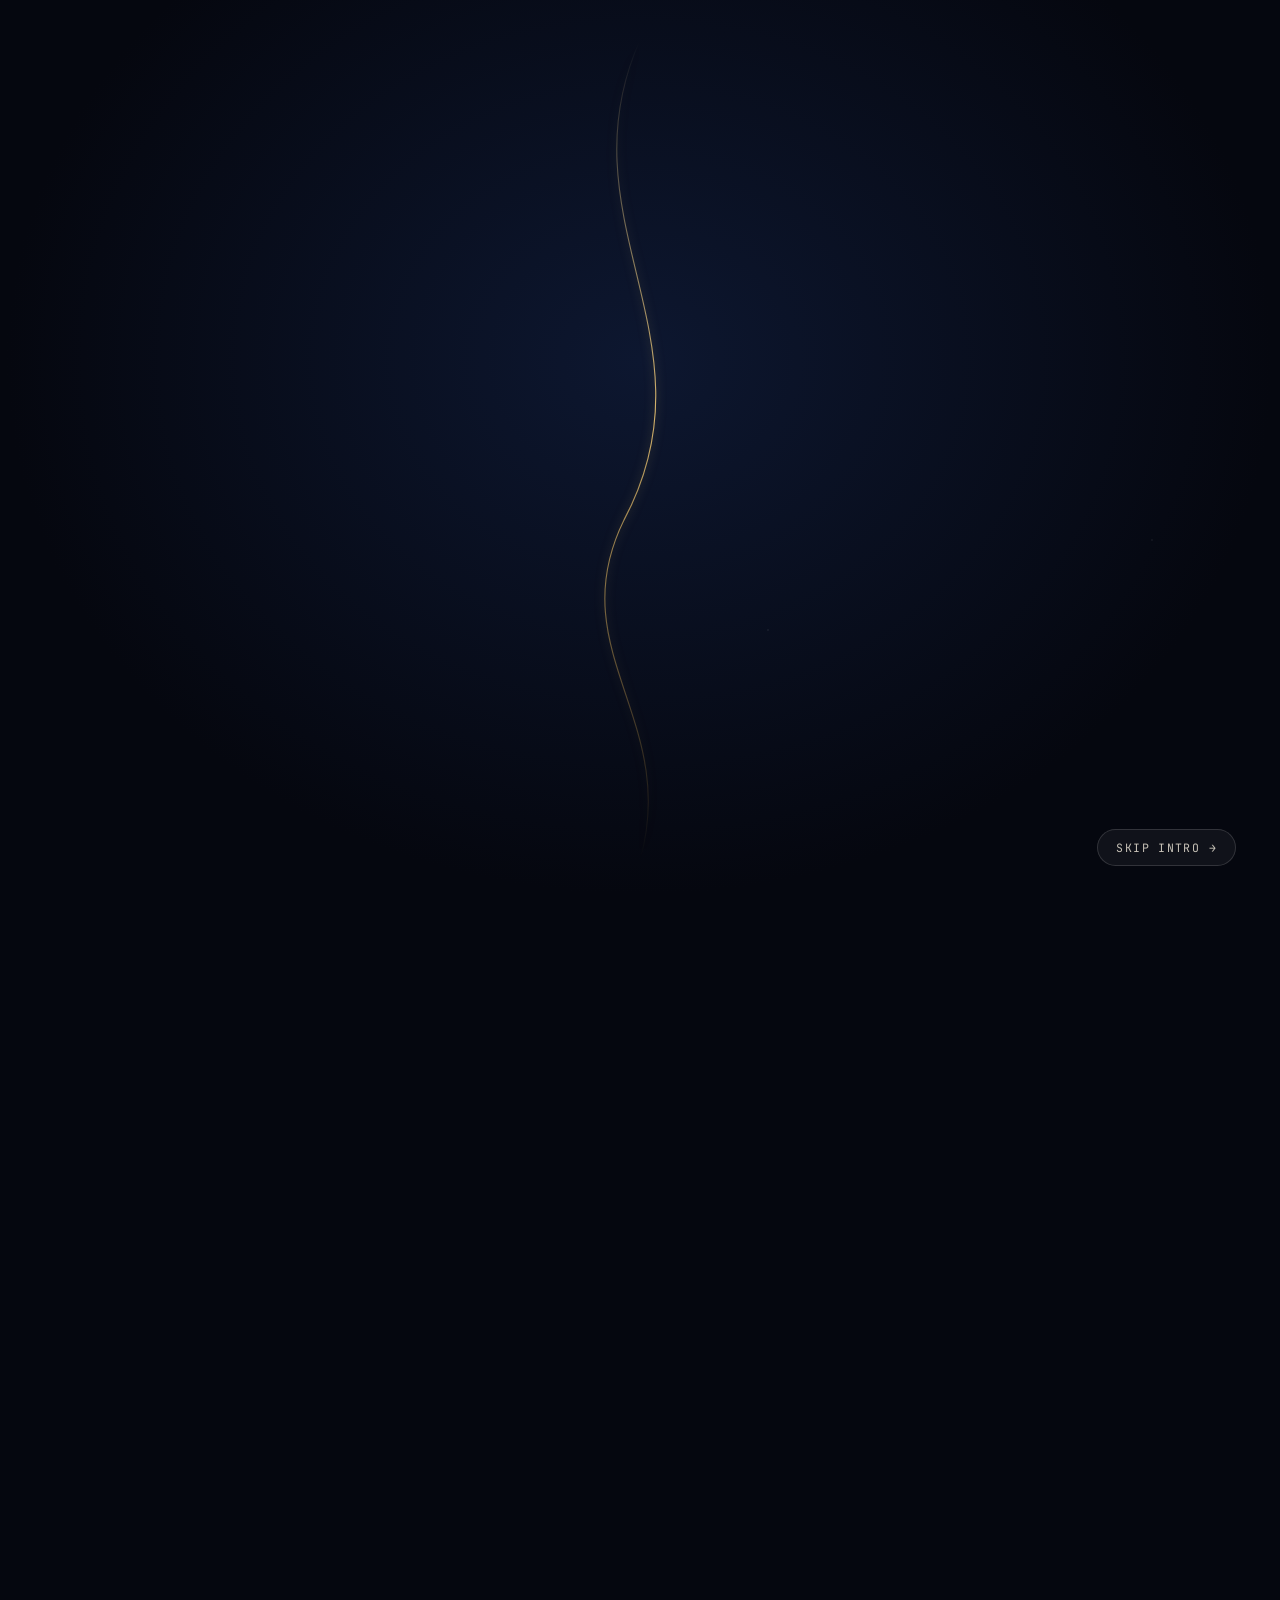
==== commit 1535383d: "Add files via upload" ====
--- a/index.html
+++ b/index.html
@@ -8,6 +8,9 @@
 <link rel="stylesheet" href="css/style.css">
 </head>
 <body class="no-scroll">
+
+<!-- ambient science background: drifting atoms, electrons & symbols -->
+<canvas id="scienceCanvas" aria-hidden="true"></canvas>
 
 <!-- =====================================================================
      SVG DEFS — the feather shape used everywhere (wings, falling feathers,
@@ -111,7 +114,7 @@
       </a>
       <ul class="navlinks">
         <li><a href="#about">About</a></li>
-        <li><a href="#inventions">Inventions</a></li>
+        <li><a href="#experiments">Experiments</a></li>
         <li><a href="#visit">Visit</a></li>
       </ul>
       <div class="nav-date" id="navDate"></div>
@@ -129,7 +132,7 @@
       <h1 id="bannerTitle"></h1>
       <p class="sub" id="bannerSub"></p>
       <div class="cta-row">
-        <a href="#inventions" class="btn">Explore The Inventions</a>
+        <a href="#experiments" class="btn">Explore The Experiments</a>
         <a href="#visit" class="btn ghost">Visit Details</a>
       </div>
     </div>
@@ -148,12 +151,12 @@
     </div>
   </section>
 
-  <section class="inventions" id="inventions">
+  <section class="inventions" id="experiments">
     <div class="wrap">
       <div class="section-head reveal">
-        <p class="eyebrow">The Hall of Inventions</p>
-        <h2>Great ideas, and the minds <em>that carried them.</em></h2>
-        <p>Every invention here changed how people lived — a reminder that curiosity, tested and refined, becomes progress. Explore each wing of discovery below.</p>
+        <p class="eyebrow">Student Experiments</p>
+        <h2>Built by our students, <em>one idea at a time.</em></h2>
+        <p>Every project below was designed, built and tested by our own students. Explore each department's work — photos are added as projects are finalised.</p>
       </div>
       <div id="categoryContainer"></div>
     </div>
@@ -189,7 +192,7 @@
           <div class="fcol">
             <h4>Explore</h4>
             <a href="#about">About</a>
-            <a href="#inventions">Inventions</a>
+            <a href="#experiments">Experiments</a>
             <a href="#visit">Visit</a>
           </div>
           <div class="fcol">
@@ -213,5 +216,7 @@
 <script src="js/config.js"></script>
 <script src="js/intro.js"></script>
 <script src="js/main.js"></script>
+<script src="js/science-bg.js"></script>
+<script src="js/cursor.js"></script>
 </body>
 </html>
--- a/css/style.css
+++ b/css/style.css
@@ -0,0 +1,597 @@
+/* ======================================================================
+   ST. THERESA MHSS — LUMEN SCIENCE EXHIBITION
+   Design tokens
+   ====================================================================== */
+
+@import url('https://fonts.googleapis.com/css2?family=Fraunces:ital,opsz,wght@0,9..144,300;0,9..144,500;0,9..144,600;0,9..144,700;1,9..144,500&family=Sora:wght@300;400;500;600;700&family=JetBrains+Mono:wght@400;500&display=swap');
+
+:root{
+  /* --- colour --- */
+  --navy-950:#05070f;
+  --navy-900:#0b1220;
+  --navy-800:#121d33;
+  --navy-700:#1b2b4a;
+  --navy-600:#26385e;
+  --gold-600:#b9821f;
+  --gold-500:#d9a441;
+  --gold-400:#e9c473;
+  --gold-300:#f3d99a;
+  --cream-100:#f8f1e2;
+  --cream-050:#fdfaf3;
+  --ink-900:#0a0d14;
+  --line:rgba(233,196,115,0.18);
+
+  /* --- type --- */
+  --f-display:'Fraunces', serif;
+  --f-body:'Sora', sans-serif;
+  --f-mono:'JetBrains Mono', monospace;
+
+  /* --- misc --- */
+  --ease-out-soft: cubic-bezier(.16,.8,.26,1);
+  --ease-in-out-soft: cubic-bezier(.65,0,.35,1);
+  --radius: 14px;
+  --nav-h: 84px;
+}
+
+*,*::before,*::after{ box-sizing:border-box; }
+html{ scroll-behavior:smooth; }
+body{
+  margin:0;
+  min-width:1180px; /* desktop-focused layout */
+  background:var(--navy-950);
+  color:var(--cream-100);
+  font-family:var(--f-body);
+  font-weight:400;
+  line-height:1.6;
+  -webkit-font-smoothing:antialiased;
+}
+body.no-scroll{ overflow:hidden; height:100vh; }
+
+img{ max-width:100%; display:block; }
+a{ color:inherit; text-decoration:none; }
+ul{ margin:0; padding:0; list-style:none; }
+h1,h2,h3,h4{ font-family:var(--f-display); margin:0; font-weight:600; }
+p{ margin:0; }
+
+::selection{ background:var(--gold-500); color:var(--ink-900); }
+
+.eyebrow{
+  font-family:var(--f-mono);
+  font-size:.72rem;
+  letter-spacing:.22em;
+  text-transform:uppercase;
+  color:var(--gold-400);
+  display:inline-flex;
+  align-items:center;
+  gap:.6em;
+}
+.eyebrow::before{
+  content:"";
+  width:22px; height:1px;
+  background:var(--gold-500);
+  display:inline-block;
+}
+
+.wrap{
+  max-width:1280px;
+  margin:0 auto;
+  padding:0 56px;
+}
+
+.btn{
+  font-family:var(--f-mono);
+  font-size:.78rem;
+  letter-spacing:.08em;
+  text-transform:uppercase;
+  color:var(--ink-900);
+  background:linear-gradient(135deg,var(--gold-300),var(--gold-500));
+  border:none;
+  padding:15px 30px;
+  border-radius:999px;
+  cursor:pointer;
+  box-shadow:0 8px 24px -8px rgba(217,164,65,.55);
+  transition:transform .35s var(--ease-out-soft), box-shadow .35s var(--ease-out-soft);
+}
+.btn:hover{ transform:translateY(-2px); box-shadow:0 14px 30px -10px rgba(217,164,65,.7); }
+.btn.ghost{
+  background:transparent;
+  color:var(--gold-300);
+  border:1px solid rgba(233,196,115,.4);
+  box-shadow:none;
+}
+.btn.ghost:hover{ border-color:var(--gold-400); background:rgba(233,196,115,.06); }
+
+/* ---- feather rendering (shared by wings, falling feathers, quill icons) ---- */
+.plume{
+  fill:var(--feather-fill, url(#featherGoldFill));
+  stroke:rgba(10,10,10,.18);
+  stroke-width:.6;
+}
+.shaft{ stroke:rgba(70,46,14,.5); stroke-width:2; }
+.barbs-left path, .barbs-right path{
+  stroke:rgba(255,255,255,.22);
+  stroke-width:1;
+  stroke-linecap:round;
+}
+.quill-icon .barbs-left path, .quill-icon .barbs-right path{ stroke:rgba(5,7,15,.35); }
+.quill-icon .plume{ fill:var(--gold-500); stroke:none; }
+.quill-icon .shaft{ stroke:rgba(5,7,15,.4); }
+
+/* ======================================================================
+   INTRO — wings, feathers, iris-zoom into the school photo
+   ====================================================================== */
+
+#intro{
+  position:fixed;
+  inset:0;
+  z-index:999;
+  background:radial-gradient(ellipse at 50% 40%, #0d1730 0%, var(--navy-950) 70%);
+  overflow:hidden;
+  perspective:1600px;
+  transition:opacity 1.1s var(--ease-in-out-soft), visibility 1.1s;
+}
+#intro.hidden{ opacity:0; visibility:hidden; pointer-events:none; }
+
+.intro-sky{
+  position:absolute; inset:0;
+  background-image:
+    radial-gradient(1px 1px at 10% 20%, rgba(255,255,255,.5) 0, transparent 60%),
+    radial-gradient(1px 1px at 80% 15%, rgba(255,255,255,.35) 0, transparent 60%),
+    radial-gradient(1.5px 1.5px at 60% 70%, rgba(255,255,255,.4) 0, transparent 60%),
+    radial-gradient(1px 1px at 30% 80%, rgba(255,255,255,.3) 0, transparent 60%),
+    radial-gradient(1.5px 1.5px at 90% 60%, rgba(255,255,255,.35) 0, transparent 60%);
+  opacity:.6;
+}
+
+.wing-stage{
+  position:absolute; inset:0;
+  display:flex; align-items:center; justify-content:center;
+  transform-style:preserve-3d;
+}
+
+.wing{
+  position:absolute;
+  top:50%;
+  width:46vw;
+  max-width:720px;
+  height:60vh;
+  transform-style:preserve-3d;
+  filter:drop-shadow(0 30px 60px rgba(0,0,0,.55));
+  will-change:transform;
+}
+.wing.left{
+  left:-2vw;
+  transform-origin:96% 60%;
+  transform:translateY(-50%) translateX(-60%) rotate(-8deg);
+}
+.wing.right{
+  right:-2vw;
+  transform-origin:4% 60%;
+  transform:translateY(-50%) translateX(60%) rotate(8deg) scaleX(-1);
+}
+.wing svg{ width:100%; height:100%; overflow:visible; }
+
+.wing.enter.left{ animation: wingInLeft 1.15s var(--ease-out-soft) forwards; }
+.wing.enter.right{ animation: wingInRight 1.15s var(--ease-out-soft) forwards; }
+@keyframes wingInLeft{
+  0%{ transform:translateY(-50%) translateX(-120%) rotate(-30deg); opacity:0; }
+  100%{ transform:translateY(-50%) translateX(-6%) rotate(-6deg); opacity:1; }
+}
+@keyframes wingInRight{
+  0%{ transform:translateY(-50%) translateX(120%) rotate(30deg) scaleX(-1); opacity:0; }
+  100%{ transform:translateY(-50%) translateX(6%) rotate(6deg) scaleX(-1); opacity:1; }
+}
+
+.wing.flap.left{ animation: flapLeft 0.62s var(--ease-in-out-soft) 3; }
+.wing.flap.right{ animation: flapRight 0.62s var(--ease-in-out-soft) 3; }
+@keyframes flapLeft{
+  0%{ transform:translateY(-50%) translateX(-6%) rotate(-6deg) rotateY(0deg); }
+  40%{ transform:translateY(-50%) translateX(-6%) rotate(-52deg) rotateY(28deg); }
+  100%{ transform:translateY(-50%) translateX(-6%) rotate(-6deg) rotateY(0deg); }
+}
+@keyframes flapRight{
+  0%{ transform:translateY(-50%) translateX(6%) rotate(6deg) scaleX(-1) rotateY(0deg); }
+  40%{ transform:translateY(-50%) translateX(6%) rotate(52deg) scaleX(-1) rotateY(28deg); }
+  100%{ transform:translateY(-50%) translateX(6%) rotate(6deg) scaleX(-1) rotateY(0deg); }
+}
+
+.wing.retreat.left{ animation: wingOutLeft 1s var(--ease-in-out-soft) forwards; }
+.wing.retreat.right{ animation: wingOutRight 1s var(--ease-in-out-soft) forwards; }
+@keyframes wingOutLeft{
+  0%{ transform:translateY(-50%) translateX(-6%) rotate(-6deg); opacity:1;}
+  100%{ transform:translateY(-70%) translateX(-90%) rotate(-40deg); opacity:0; }
+}
+@keyframes wingOutRight{
+  0%{ transform:translateY(-50%) translateX(6%) rotate(6deg) scaleX(-1); opacity:1;}
+  100%{ transform:translateY(-70%) translateX(90%) rotate(40deg) scaleX(-1); opacity:0; }
+}
+
+/* individual feathers inside a wing ripple slightly out of phase */
+.wing .quill{ transform-box:fill-box; transform-origin:2% 92%; }
+.wing.flap .quill{ animation: quillRipple 0.62s var(--ease-in-out-soft) 3; }
+@keyframes quillRipple{
+  0%{ transform:rotate(0deg); }
+  40%{ transform:rotate(-10deg); }
+  100%{ transform:rotate(0deg); }
+}
+/* per-feather stagger delay is set inline by intro.js (each quill's
+   animation-delay), so the ripple travels across the wing like a wave */
+
+/* falling feathers */
+.feather-field{ position:absolute; inset:0; }
+.loose-feather{
+  position:absolute;
+  top:-60px;
+  will-change:transform, opacity;
+  transform-style:preserve-3d;
+}
+.loose-feather svg{ display:block; }
+
+/* trace path drawn behind the feathers */
+.trace-path{
+  position:absolute; inset:0;
+  width:100%; height:100%;
+}
+.trace-path path{
+  fill:none;
+  stroke:url(#traceGradient);
+  stroke-width:1.4;
+  stroke-linecap:round;
+  filter:drop-shadow(0 0 6px rgba(233,196,115,.55));
+}
+
+/* iris zoom into the school photo */
+.school-zoom{
+  position:absolute; inset:0;
+  display:flex; align-items:center; justify-content:center;
+  clip-path:circle(0% at 50% 50%);
+  transition:clip-path 1.5s var(--ease-in-out-soft);
+}
+.school-zoom.open{ clip-path:circle(75% at 50% 50%); }
+.school-zoom .frame{
+  position:absolute; inset:0;
+  overflow:hidden;
+}
+.school-zoom img{
+  position:absolute; inset:0;
+  width:100%; height:100%;
+  object-fit:cover;
+  object-position:center;
+  transform:scale(1.22);
+  transition:transform 2.2s var(--ease-out-soft);
+  filter:saturate(1.05) contrast(1.03);
+}
+.school-zoom.open img{ transform:scale(1); }
+.school-zoom .fallback{
+  position:absolute; inset:0;
+  display:none;
+  align-items:center; justify-content:center;
+  background:
+    radial-gradient(ellipse at 50% 30%, rgba(217,164,65,.18), transparent 60%),
+    linear-gradient(160deg, var(--navy-800), var(--navy-950));
+}
+.school-zoom.no-photo .fallback{ display:flex; }
+.school-zoom.no-photo img{ visibility:hidden; }
+.school-zoom .fallback span{
+  font-family:var(--f-display);
+  font-size:2.4rem;
+  color:var(--gold-300);
+  opacity:.5;
+  letter-spacing:.04em;
+  text-align:center;
+  padding:0 40px;
+}
+.school-zoom .vignette{
+  position:absolute; inset:0;
+  background:radial-gradient(ellipse at 50% 50%, transparent 40%, rgba(5,7,15,.85) 100%);
+}
+.school-zoom .caption{
+  position:relative;
+  z-index:2;
+  text-align:center;
+  opacity:0;
+  transform:translateY(16px);
+  transition:opacity 1s var(--ease-out-soft), transform 1s var(--ease-out-soft);
+}
+.school-zoom.caption-in .caption{ opacity:1; transform:translateY(0); }
+.school-zoom .caption p.eyebrow{ justify-content:center; margin-bottom:18px; }
+.school-zoom .caption h1{
+  font-size:3.6rem;
+  color:var(--cream-050);
+  max-width:820px;
+  line-height:1.08;
+  text-shadow:0 10px 40px rgba(0,0,0,.6);
+}
+.school-zoom .caption h1 em{ font-style:italic; color:var(--gold-300); }
+
+.intro-skip{
+  position:absolute;
+  bottom:34px; right:44px;
+  z-index:5;
+  font-family:var(--f-mono);
+  font-size:.72rem;
+  letter-spacing:.12em;
+  text-transform:uppercase;
+  color:var(--cream-100);
+  background:rgba(255,255,255,.06);
+  border:1px solid rgba(255,255,255,.18);
+  padding:10px 18px;
+  border-radius:999px;
+  cursor:pointer;
+  opacity:0;
+  transition:opacity .6s ease, background .3s ease;
+}
+.intro-skip.show{ opacity:.8; }
+.intro-skip:hover{ opacity:1; background:rgba(255,255,255,.12); }
+
+.intro-scrollcue{
+  position:absolute;
+  bottom:40px; left:50%;
+  transform:translateX(-50%);
+  z-index:2;
+  display:flex; flex-direction:column; align-items:center; gap:10px;
+  opacity:0;
+  transition:opacity 1s ease;
+}
+.intro-scrollcue.show{ opacity:.85; }
+.intro-scrollcue span{
+  font-family:var(--f-mono); font-size:.68rem; letter-spacing:.18em;
+  text-transform:uppercase; color:var(--gold-300);
+}
+.intro-scrollcue .stick{
+  width:1px; height:34px;
+  background:linear-gradient(var(--gold-400), transparent);
+  animation:scrollPulse 1.8s ease-in-out infinite;
+}
+@keyframes scrollPulse{
+  0%,100%{ transform:scaleY(1); opacity:.6; }
+  50%{ transform:scaleY(1.3); opacity:1; }
+}
+
+/* ======================================================================
+   NAV
+   ====================================================================== */
+#site{ opacity:0; transition:opacity .8s ease; }
+#site.revealed{ opacity:1; }
+
+nav.topnav{
+  position:fixed; top:0; left:0; right:0;
+  z-index:200;
+  height:var(--nav-h);
+  display:flex; align-items:center;
+  background:linear-gradient(to bottom, rgba(5,7,15,.92), rgba(5,7,15,0));
+  backdrop-filter:blur(6px);
+  transform:translateY(-100%);
+  transition:transform .8s var(--ease-out-soft), background .4s ease;
+}
+nav.topnav.scrolled{ background:rgba(6,9,18,.86); box-shadow:0 10px 30px -20px rgba(0,0,0,.8); }
+#site.revealed nav.topnav{ transform:translateY(0); }
+
+.topnav .wrap{ display:flex; align-items:center; justify-content:space-between; width:100%; }
+.brand{ display:flex; align-items:center; gap:14px; }
+.brand .mark{
+  width:44px; height:44px; border-radius:50%;
+  background:linear-gradient(135deg,var(--gold-300),var(--gold-600));
+  display:flex; align-items:center; justify-content:center;
+  color:var(--ink-900); font-family:var(--f-display); font-weight:700; font-size:1.05rem;
+  flex:none;
+  overflow:hidden;
+}
+.brand .mark img{ width:100%; height:100%; object-fit:cover; }
+.brand .names{ display:flex; flex-direction:column; line-height:1.2; }
+.brand .names .b1{ font-family:var(--f-display); font-size:.95rem; color:var(--cream-050); }
+.brand .names .b2{ font-family:var(--f-mono); font-size:.66rem; letter-spacing:.12em; color:var(--gold-400); text-transform:uppercase; }
+
+.navlinks{ display:flex; align-items:center; gap:38px; }
+.navlinks a{
+  font-family:var(--f-mono); font-size:.76rem; letter-spacing:.08em; text-transform:uppercase;
+  color:rgba(248,241,226,.72);
+  position:relative;
+  padding-bottom:4px;
+}
+.navlinks a::after{
+  content:""; position:absolute; left:0; bottom:0; height:1px; width:0;
+  background:var(--gold-400); transition:width .3s var(--ease-out-soft);
+}
+.navlinks a:hover{ color:var(--cream-050); }
+.navlinks a:hover::after{ width:100%; }
+.nav-date{
+  font-family:var(--f-mono); font-size:.72rem; color:var(--gold-300);
+  border:1px solid var(--line); padding:8px 16px; border-radius:999px;
+}
+
+/* ======================================================================
+   BANNER (post-intro hero strip)
+   ====================================================================== */
+.banner{
+  position:relative;
+  height:70vh; min-height:560px;
+  overflow:hidden;
+}
+.banner .bg{ position:absolute; inset:0; }
+.banner .bg img{
+  width:100%; height:100%; object-fit:cover; object-position:center;
+  transform:scale(1.06);
+  transition:transform .2s ease-out;
+}
+.banner .bg .fallback{
+  position:absolute; inset:0;
+  display:none;
+  background:
+    radial-gradient(ellipse at 30% 20%, rgba(217,164,65,.16), transparent 55%),
+    linear-gradient(150deg, var(--navy-800), var(--navy-950) 65%);
+}
+.banner.no-photo .bg .fallback{ display:block; }
+.banner.no-photo .bg img{ visibility:hidden; }
+.banner .scrim{
+  position:absolute; inset:0;
+  background:linear-gradient(180deg, rgba(5,7,15,.35) 0%, rgba(5,7,15,.55) 55%, var(--navy-950) 100%);
+}
+.banner .content{
+  position:relative; z-index:2;
+  height:100%;
+  display:flex; flex-direction:column; justify-content:flex-end;
+  padding-bottom:74px;
+}
+.banner h1{
+  font-size:3.1rem;
+  color:var(--cream-050);
+  max-width:760px;
+  line-height:1.12;
+  margin-top:20px;
+}
+.banner h1 em{ font-style:italic; color:var(--gold-300); }
+.banner .sub{
+  margin-top:18px;
+  max-width:560px;
+  color:rgba(248,241,226,.78);
+  font-size:1.02rem;
+}
+.banner .cta-row{ margin-top:34px; display:flex; gap:16px; }
+
+/* ======================================================================
+   SECTION shared
+   ====================================================================== */
+section{ position:relative; padding:120px 0; }
+.section-head{ max-width:680px; margin-bottom:64px; }
+.section-head h2{ font-size:2.4rem; color:var(--cream-050); margin-top:16px; line-height:1.15; }
+.section-head p{ margin-top:18px; color:rgba(248,241,226,.68); font-size:1rem; }
+
+/* ---- about / info strip ---- */
+.about{ background:var(--navy-900); border-top:1px solid var(--line); border-bottom:1px solid var(--line); }
+.about .grid{ display:grid; grid-template-columns:1.1fr .9fr; gap:80px; align-items:start; }
+.about .lede{ font-family:var(--f-display); font-size:1.5rem; line-height:1.5; color:var(--cream-050); font-weight:400; }
+.about .lede em{ font-style:italic; color:var(--gold-300); }
+.info-cards{ display:grid; grid-template-columns:1fr 1fr; gap:16px; }
+.info-card{
+  background:var(--navy-800);
+  border:1px solid var(--line);
+  border-radius:var(--radius);
+  padding:22px 22px;
+  transition:transform .35s var(--ease-out-soft), border-color .35s;
+}
+.info-card:hover{ transform:translateY(-4px); border-color:rgba(233,196,115,.4); }
+.info-card .k{ font-family:var(--f-mono); font-size:.66rem; letter-spacing:.14em; text-transform:uppercase; color:var(--gold-400); }
+.info-card .v{ margin-top:10px; font-family:var(--f-display); font-size:1.15rem; color:var(--cream-050); }
+
+/* ---- inventions ---- */
+.inventions{ background:var(--navy-950); }
+.category{ margin-bottom:96px; }
+.category:last-child{ margin-bottom:0; }
+.category-head{
+  display:flex; align-items:center; gap:18px;
+  margin-bottom:38px;
+  padding-bottom:18px;
+  border-bottom:1px solid var(--line);
+}
+.category-head .quill-icon{ width:26px; height:26px; color:var(--gold-400); flex:none; transform:rotate(20deg); }
+.category-head h3{ font-size:1.5rem; color:var(--cream-050); font-weight:500; }
+.category-head .count{ margin-left:auto; font-family:var(--f-mono); font-size:.72rem; color:rgba(248,241,226,.5); }
+
+.card-grid{ display:grid; grid-template-columns:repeat(3, 1fr); gap:28px; }
+
+.card{
+  background:var(--navy-800);
+  border:1px solid var(--line);
+  border-radius:var(--radius);
+  overflow:hidden;
+  transform-style:preserve-3d;
+  perspective:900px;
+  transition:transform .5s var(--ease-out-soft), box-shadow .5s var(--ease-out-soft), border-color .4s;
+}
+.card:hover{
+  transform:translateY(-8px) rotateX(2deg);
+  box-shadow:0 30px 60px -24px rgba(0,0,0,.6);
+  border-color:rgba(233,196,115,.45);
+}
+.card .invention-media{
+  position:relative;
+  height:190px;
+  background:var(--navy-700);
+  overflow:hidden;
+}
+.card .invention-media img{ width:100%; height:100%; object-fit:cover; transition:transform .6s var(--ease-out-soft); }
+.card:hover .invention-media img{ transform:scale(1.08); }
+.card .invention-media .ph{
+  position:absolute; inset:0;
+  display:none;
+  align-items:center; justify-content:center;
+  background:linear-gradient(150deg, var(--navy-600), var(--navy-800));
+}
+.card.img-missing-invention .invention-media img{ display:none; }
+.card.img-missing-invention .invention-media .ph{ display:flex; }
+.card .invention-media .ph svg{ width:34px; height:34px; color:rgba(233,196,115,.5); }
+.card .year-badge{
+  position:absolute; top:12px; right:12px;
+  font-family:var(--f-mono); font-size:.68rem; letter-spacing:.06em;
+  background:rgba(5,7,15,.72); color:var(--gold-300);
+  padding:5px 11px; border-radius:999px;
+  border:1px solid rgba(233,196,115,.3);
+}
+.card .body{ padding:22px 22px 26px; }
+.card .invention-name{ font-family:var(--f-display); font-size:1.15rem; color:var(--cream-050); line-height:1.3; }
+.card .detail{ margin-top:10px; font-size:.9rem; color:rgba(248,241,226,.65); line-height:1.55; }
+
+.card .inventor-row{
+  margin-top:18px;
+  display:flex; align-items:center; gap:12px;
+  padding-top:16px;
+  border-top:1px solid var(--line);
+}
+.inventor-avatar{
+  width:38px; height:38px; border-radius:50%;
+  overflow:hidden; flex:none;
+  background:linear-gradient(135deg, var(--gold-400), var(--gold-600));
+  display:flex; align-items:center; justify-content:center;
+  font-family:var(--f-display); font-weight:600; font-size:.8rem; color:var(--ink-900);
+}
+.inventor-avatar img{ width:100%; height:100%; object-fit:cover; }
+.card.img-missing-inventor .inventor-avatar img{ display:none; }
+.inventor-name{ font-family:var(--f-mono); font-size:.76rem; letter-spacing:.02em; color:rgba(248,241,226,.85); }
+
+/* ---- visit ---- */
+.visit{ background:var(--navy-900); border-top:1px solid var(--line); }
+.visit .grid{ display:grid; grid-template-columns:1fr 1fr; gap:60px; }
+.visit-list li{
+  display:flex; gap:18px; padding:20px 0;
+  border-bottom:1px solid var(--line);
+}
+.visit-list li:first-child{ padding-top:0; }
+.visit-list .k{ width:130px; flex:none; font-family:var(--f-mono); font-size:.72rem; letter-spacing:.1em; text-transform:uppercase; color:var(--gold-400); padding-top:2px; }
+.visit-list .v{ font-family:var(--f-display); font-size:1.15rem; color:var(--cream-050); }
+.map-frame{
+  border-radius:var(--radius); overflow:hidden; border:1px solid var(--line);
+  height:100%; min-height:320px;
+}
+.map-frame iframe{ width:100%; height:100%; border:0; filter:grayscale(.35) invert(.92) contrast(.9); }
+
+/* ======================================================================
+   FOOTER
+   ====================================================================== */
+footer{
+  background:var(--navy-950);
+  border-top:1px solid var(--line);
+  padding:56px 0 34px;
+}
+footer .top{ display:flex; justify-content:space-between; align-items:flex-start; gap:40px; }
+footer .brand2{ display:flex; align-items:center; gap:14px; }
+footer .brand2 .names .b1{ font-family:var(--f-display); font-size:1.05rem; color:var(--cream-050); }
+footer .brand2 .names .b2{ font-family:var(--f-mono); font-size:.68rem; color:rgba(248,241,226,.55); margin-top:2px; }
+footer .flinks{ display:flex; gap:40px; }
+footer .fcol h4{ font-family:var(--f-mono); font-size:.68rem; letter-spacing:.12em; text-transform:uppercase; color:var(--gold-400); margin-bottom:14px; }
+footer .fcol a, footer .fcol span{ display:block; font-size:.86rem; color:rgba(248,241,226,.65); padding:5px 0; }
+footer .rule{ height:1px; background:var(--line); margin:40px 0 24px; }
+footer .bottom{ display:flex; justify-content:space-between; align-items:center; font-family:var(--f-mono); font-size:.74rem; color:rgba(248,241,226,.5); }
+footer .bottom .credit{ color:var(--gold-300); }
+footer .bottom .credit a{ border-bottom:1px dotted rgba(233,196,115,.5); }
+
+/* ======================================================================
+   REVEAL ON SCROLL
+   ====================================================================== */
+.reveal{ opacity:0; transform:translateY(28px); transition:opacity .9s var(--ease-out-soft), transform .9s var(--ease-out-soft); }
+.reveal.in{ opacity:1; transform:translateY(0); }
+
+/* reduced motion */
+@media (prefers-reduced-motion: reduce){
+  *{ animation-duration:.001ms !important; animation-iteration-count:1 !important; transition-duration:.001ms !important; }
+}
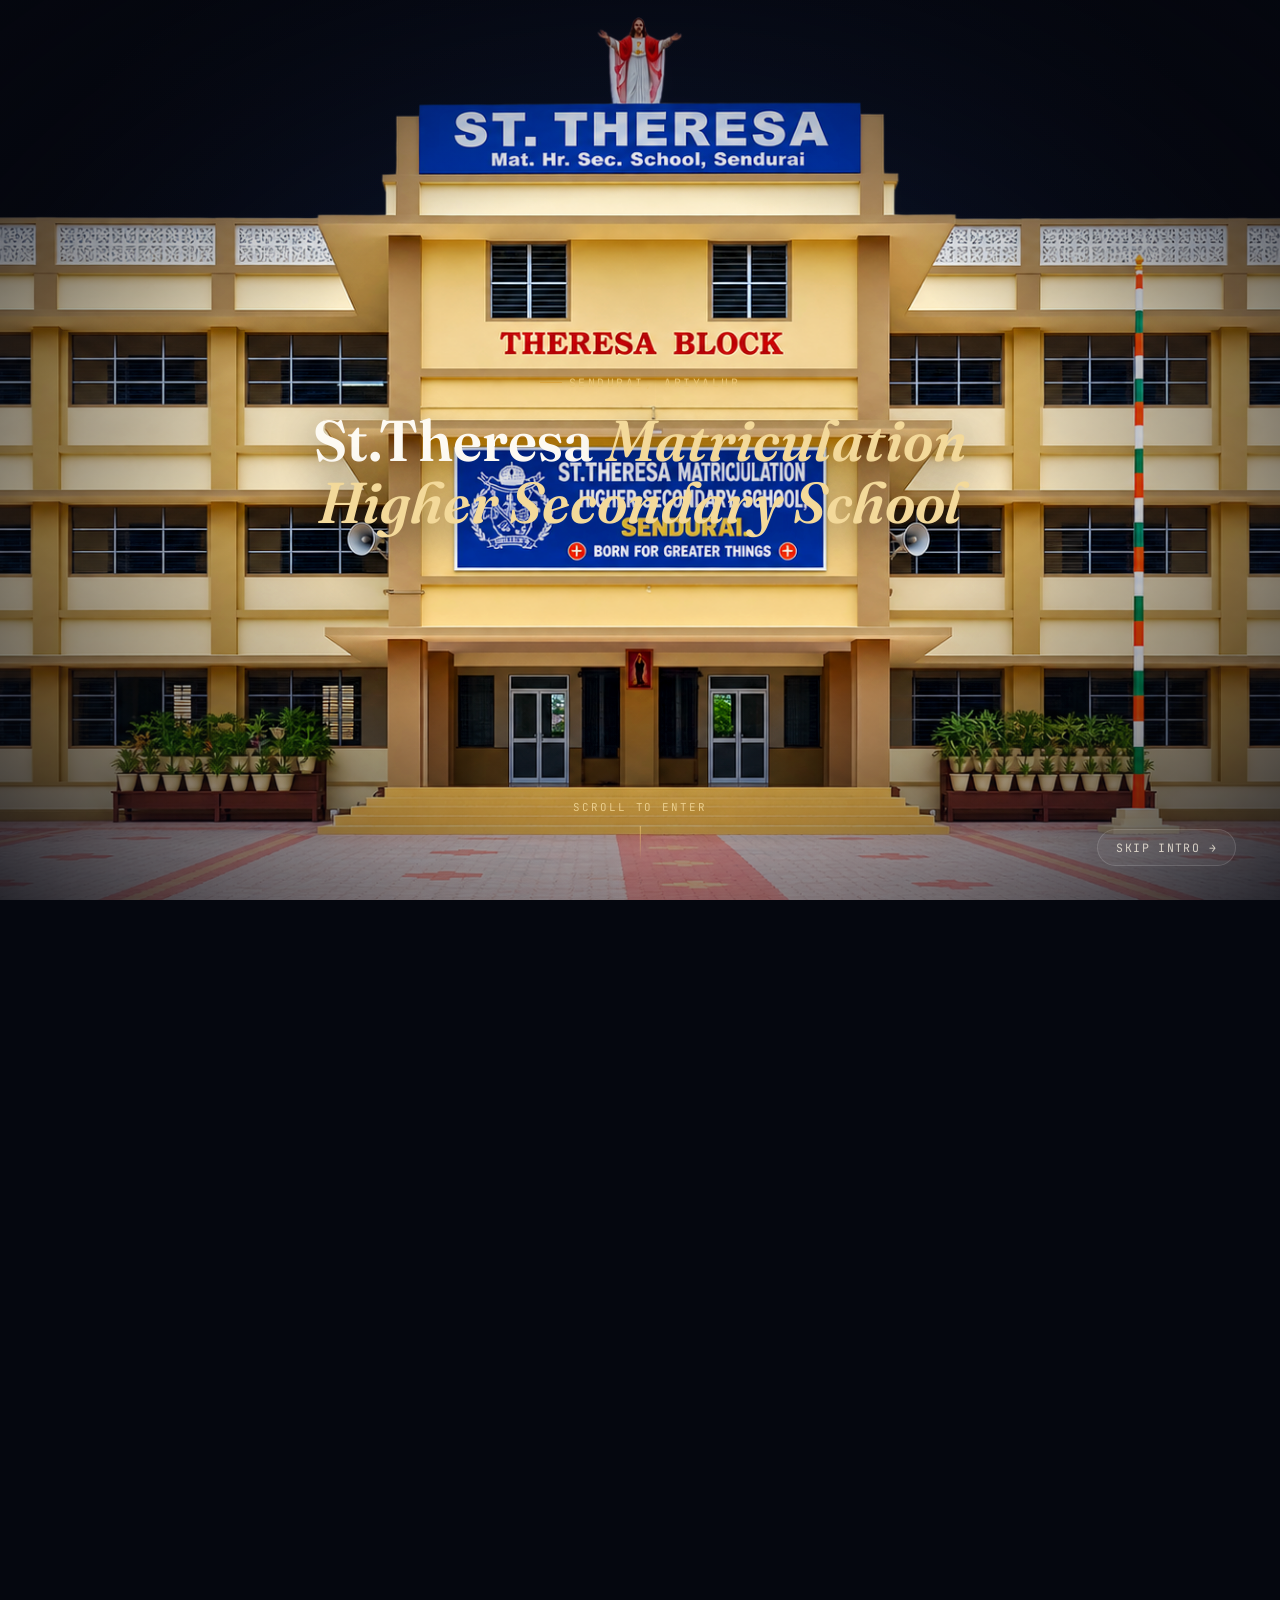
==== commit cdcc1739: "Add files via upload" ====
--- a/index.html
+++ b/index.html
@@ -115,6 +115,8 @@
       <ul class="navlinks">
         <li><a href="#about">About</a></li>
         <li><a href="#experiments">Experiments</a></li>
+        <li><a href="#slideshow">Slideshow</a></li>
+        <li><a href="#celebration">Celebration</a></li>
         <li><a href="#visit">Visit</a></li>
       </ul>
       <div class="nav-date" id="navDate"></div>
@@ -159,6 +161,28 @@
         <p>Every project below was designed, built and tested by our own students. Explore each department's work — photos are added as projects are finalised.</p>
       </div>
       <div id="categoryContainer"></div>
+    </div>
+  </section>
+
+  <section class="slideshow" id="slideshow">
+    <div class="wrap">
+      <div class="section-head reveal">
+        <p class="eyebrow">All Experiments</p>
+        <h2>One idea at a time, <em>on repeat.</em></h2>
+        <p>Every experiment added above, cycling automatically — sit back and watch, or use the arrows to browse at your own pace.</p>
+      </div>
+      <div class="slideplayer reveal" id="expSlideshow"></div>
+    </div>
+  </section>
+
+  <section class="celebration" id="celebration">
+    <div class="wrap">
+      <div class="section-head reveal">
+        <p class="eyebrow">Celebrated Moments</p>
+        <h2>Moments worth <em>celebrating.</em></h2>
+        <p>Highlights, prizes and memories from LUMEN. Add your own photos to <code>assets/celebration</code> and list them in <code>js/config.js</code>.</p>
+      </div>
+      <div class="slideplayer reveal" id="celebSlideshow"></div>
     </div>
   </section>
 
--- a/css/style.css
+++ b/css/style.css
@@ -474,7 +474,7 @@
 .info-card .k{ font-family:var(--f-mono); font-size:.66rem; letter-spacing:.14em; text-transform:uppercase; color:var(--gold-400); }
 .info-card .v{ margin-top:10px; font-family:var(--f-display); font-size:1.15rem; color:var(--cream-050); }
 
-/* ---- inventions ---- */
+/* ---- student experiments ---- */
 .inventions{ background:var(--navy-950); }
 .category{ margin-bottom:96px; }
 .category:last-child{ margin-bottom:0; }
@@ -504,50 +504,169 @@
   box-shadow:0 30px 60px -24px rgba(0,0,0,.6);
   border-color:rgba(233,196,115,.45);
 }
-.card .invention-media{
+.card .experiment-media{
   position:relative;
   height:190px;
   background:var(--navy-700);
   overflow:hidden;
 }
-.card .invention-media img{ width:100%; height:100%; object-fit:cover; transition:transform .6s var(--ease-out-soft); }
-.card:hover .invention-media img{ transform:scale(1.08); }
-.card .invention-media .ph{
-  position:absolute; inset:0;
+.card .experiment-media img{ width:100%; height:100%; object-fit:cover; transition:transform .6s var(--ease-out-soft); }
+.card:hover .experiment-media img{ transform:scale(1.08); }
+.card .experiment-media .ph{
+  position:absolute; inset:6px;
   display:none;
+  flex-direction:column;
+  gap:8px;
   align-items:center; justify-content:center;
-  background:linear-gradient(150deg, var(--navy-600), var(--navy-800));
-}
-.card.img-missing-invention .invention-media img{ display:none; }
-.card.img-missing-invention .invention-media .ph{ display:flex; }
-.card .invention-media .ph svg{ width:34px; height:34px; color:rgba(233,196,115,.5); }
-.card .year-badge{
+  background:
+    repeating-linear-gradient(135deg, rgba(233,196,115,.05) 0 2px, transparent 2px 14px),
+    linear-gradient(150deg, var(--navy-600), var(--navy-800));
+  border:1px dashed rgba(233,196,115,.28);
+  border-radius:8px;
+}
+.card.img-missing-experiment .experiment-media img{ display:none; }
+.card.img-missing-experiment .experiment-media .ph{ display:flex; }
+.card .experiment-media .ph svg{ width:30px; height:30px; color:rgba(233,196,115,.55); }
+.card .experiment-media .ph span{
+  font-family:var(--f-mono); font-size:.62rem; letter-spacing:.12em; text-transform:uppercase;
+  color:rgba(233,196,115,.55);
+}
+.card .grade-badge{
   position:absolute; top:12px; right:12px;
   font-family:var(--f-mono); font-size:.68rem; letter-spacing:.06em;
   background:rgba(5,7,15,.72); color:var(--gold-300);
   padding:5px 11px; border-radius:999px;
   border:1px solid rgba(233,196,115,.3);
+  max-width:calc(100% - 24px);
+  overflow:hidden; text-overflow:ellipsis; white-space:nowrap;
 }
 .card .body{ padding:22px 22px 26px; }
-.card .invention-name{ font-family:var(--f-display); font-size:1.15rem; color:var(--cream-050); line-height:1.3; }
+.card .experiment-name{ font-family:var(--f-display); font-size:1.15rem; color:var(--cream-050); line-height:1.3; }
 .card .detail{ margin-top:10px; font-size:.9rem; color:rgba(248,241,226,.65); line-height:1.55; }
 
-.card .inventor-row{
+.card .student-row{
   margin-top:18px;
   display:flex; align-items:center; gap:12px;
   padding-top:16px;
   border-top:1px solid var(--line);
 }
-.inventor-avatar{
+.student-icon{
   width:38px; height:38px; border-radius:50%;
   overflow:hidden; flex:none;
   background:linear-gradient(135deg, var(--gold-400), var(--gold-600));
   display:flex; align-items:center; justify-content:center;
-  font-family:var(--f-display); font-weight:600; font-size:.8rem; color:var(--ink-900);
-}
-.inventor-avatar img{ width:100%; height:100%; object-fit:cover; }
-.card.img-missing-inventor .inventor-avatar img{ display:none; }
-.inventor-name{ font-family:var(--f-mono); font-size:.76rem; letter-spacing:.02em; color:rgba(248,241,226,.85); }
+  color:var(--ink-900);
+}
+.student-icon svg{ width:18px; height:18px; }
+.student-name{ font-family:var(--f-mono); font-size:.76rem; letter-spacing:.02em; color:rgba(248,241,226,.85); }
+
+/* ---- slideshow (shared component: "All Experiments" + "Celebrated Moments") ---- */
+.slideshow{ background:var(--navy-900); border-top:1px solid var(--line); }
+.celebration{ background:var(--navy-950); border-top:1px solid var(--line); }
+
+.slideplayer-stage{
+  position:relative;
+  height:520px;
+  border-radius:var(--radius);
+  overflow:hidden;
+  border:1px solid var(--line);
+  background:var(--navy-800);
+}
+.slide{
+  position:absolute; inset:0;
+  opacity:0;
+  pointer-events:none;
+  transition:opacity 1s var(--ease-in-out-soft);
+}
+.slide.active{ opacity:1; pointer-events:auto; z-index:2; }
+.slide img{
+  width:100%; height:100%; object-fit:cover;
+  transform:scale(1);
+  transition:transform 7s linear;
+}
+.slide.active img{ transform:scale(1.08); }
+
+.slide .slide-ph{
+  position:absolute; inset:0;
+  display:none;
+  flex-direction:column;
+  gap:12px;
+  align-items:center; justify-content:center;
+  background:
+    repeating-linear-gradient(135deg, rgba(233,196,115,.05) 0 2px, transparent 2px 14px),
+    linear-gradient(150deg, var(--navy-600), var(--navy-800));
+}
+.slide.img-missing img{ display:none; }
+.slide.img-missing .slide-ph{ display:flex; }
+.slide .slide-ph svg{ width:38px; height:38px; color:rgba(233,196,115,.5); }
+.slide .slide-ph span{
+  font-family:var(--f-mono); font-size:.7rem; letter-spacing:.14em; text-transform:uppercase;
+  color:rgba(233,196,115,.5);
+}
+
+.slide-scrim{
+  position:absolute; inset:0;
+  background:linear-gradient(180deg, transparent 35%, rgba(5,7,15,.9) 100%);
+}
+.slide-info{
+  position:absolute; left:0; right:0; bottom:0; z-index:3;
+  padding:40px 48px;
+  max-width:760px;
+}
+.slide-meta{
+  font-family:var(--f-mono); font-size:.7rem; letter-spacing:.14em; text-transform:uppercase;
+  color:var(--gold-400);
+}
+.slide-info h4{ margin-top:10px; font-size:1.7rem; color:var(--cream-050); line-height:1.25; }
+.slide-sub{
+  display:block; margin-top:8px;
+  font-family:var(--f-mono); font-size:.8rem; letter-spacing:.03em; color:rgba(248,241,226,.75);
+}
+.slide-caption{ margin-top:12px; font-size:.94rem; line-height:1.55; color:rgba(248,241,226,.68); }
+
+.slideplayer-controls{
+  display:flex; align-items:center; justify-content:center; gap:26px;
+  margin-top:28px;
+}
+.sp-arrow{
+  flex:none;
+  width:46px; height:46px;
+  border-radius:50%;
+  border:1px solid rgba(233,196,115,.4);
+  background:rgba(233,196,115,.05);
+  color:var(--gold-300);
+  font-size:1.5rem;
+  line-height:1;
+  cursor:pointer;
+  display:flex; align-items:center; justify-content:center;
+  transition:transform .3s var(--ease-out-soft), border-color .3s, background .3s;
+}
+.sp-arrow:hover{ transform:translateY(-2px); border-color:var(--gold-400); background:rgba(233,196,115,.12); }
+
+.sp-dots{ display:flex; align-items:center; gap:9px; }
+.sp-dot{
+  width:8px; height:8px;
+  padding:0; border:none; border-radius:999px;
+  background:rgba(233,196,115,.25);
+  cursor:pointer;
+  transition:width .35s var(--ease-out-soft), background .35s;
+}
+.sp-dot.active{ width:26px; background:var(--gold-400); }
+
+.slideplayer-empty{
+  display:flex; flex-direction:column; align-items:center; justify-content:center;
+  gap:14px;
+  padding:80px 24px;
+  border:1px dashed rgba(233,196,115,.28);
+  border-radius:var(--radius);
+  background:
+    repeating-linear-gradient(135deg, rgba(233,196,115,.04) 0 2px, transparent 2px 14px),
+    var(--navy-800);
+  color:rgba(233,196,115,.55);
+  text-align:center;
+}
+.slideplayer-empty svg{ width:34px; height:34px; }
+.slideplayer-empty span{ font-family:var(--f-mono); font-size:.78rem; letter-spacing:.04em; max-width:420px; }
 
 /* ---- visit ---- */
 .visit{ background:var(--navy-900); border-top:1px solid var(--line); }
@@ -595,3 +714,81 @@
 @media (prefers-reduced-motion: reduce){
   *{ animation-duration:.001ms !important; animation-iteration-count:1 !important; transition-duration:.001ms !important; }
 }
+
+/* ======================================================================
+   AMBIENT SCIENCE BACKGROUND — drifting atoms/electrons/symbols, fixed
+   behind the whole page. Section backgrounds are given a hint of
+   transparency so the canvas glimmers through instead of being hidden.
+   ====================================================================== */
+#scienceCanvas{
+  position:fixed;
+  inset:0;
+  z-index:0;
+  pointer-events:none;
+}
+#site{ position:relative; z-index:1; }
+
+.about{ background:rgba(11,18,32,.93); }
+.inventions{ background:rgba(5,7,15,.94); }
+.slideshow{ background:rgba(11,18,32,.93); }
+.celebration{ background:rgba(5,7,15,.94); }
+.visit{ background:rgba(11,18,32,.93); }
+footer{ background:rgba(5,7,15,.95); }
+
+/* ======================================================================
+   CUSTOM CURSOR — a tracking dot + a lagging ring with one orbiting
+   electron, atom-style. Enabled only on real mouse/pointer devices
+   (see the hover:hover / pointer:fine check in js/cursor.js).
+   ====================================================================== */
+html.custom-cursor,
+html.custom-cursor a,
+html.custom-cursor button,
+html.custom-cursor .card,
+html.custom-cursor .btn,
+html.custom-cursor input,
+html.custom-cursor textarea{
+  cursor:none;
+}
+
+.cursor-dot,
+.cursor-ring,
+.cursor-electron{
+  position:fixed;
+  top:0; left:0;
+  pointer-events:none;
+  z-index:9999;
+  opacity:0;
+  will-change:transform;
+}
+.cursor-dot{
+  width:7px; height:7px;
+  border-radius:50%;
+  background:var(--gold-300);
+  transition:opacity .25s ease, transform .12s ease-out, width .2s ease, height .2s ease;
+}
+.cursor-dot.click{ width:5px; height:5px; }
+
+.cursor-ring{
+  width:34px; height:34px;
+  border-radius:50%;
+  border:1px solid rgba(233,196,115,.5);
+  background:rgba(233,196,115,.03);
+  transition:opacity .3s ease, border-color .3s ease, background .3s ease;
+}
+.cursor-ring.hover{
+  border-color:var(--gold-300);
+  background:rgba(233,196,115,.07);
+  box-shadow:0 0 24px -4px rgba(233,196,115,.45);
+}
+
+.cursor-electron{
+  width:5px; height:5px;
+  border-radius:50%;
+  background:var(--gold-400);
+  box-shadow:0 0 7px 1.5px rgba(233,196,115,.85);
+  transition:opacity .3s ease;
+}
+
+@media (prefers-reduced-motion: reduce), (hover:none), (pointer:coarse){
+  .cursor-dot, .cursor-ring, .cursor-electron{ display:none; }
+}
